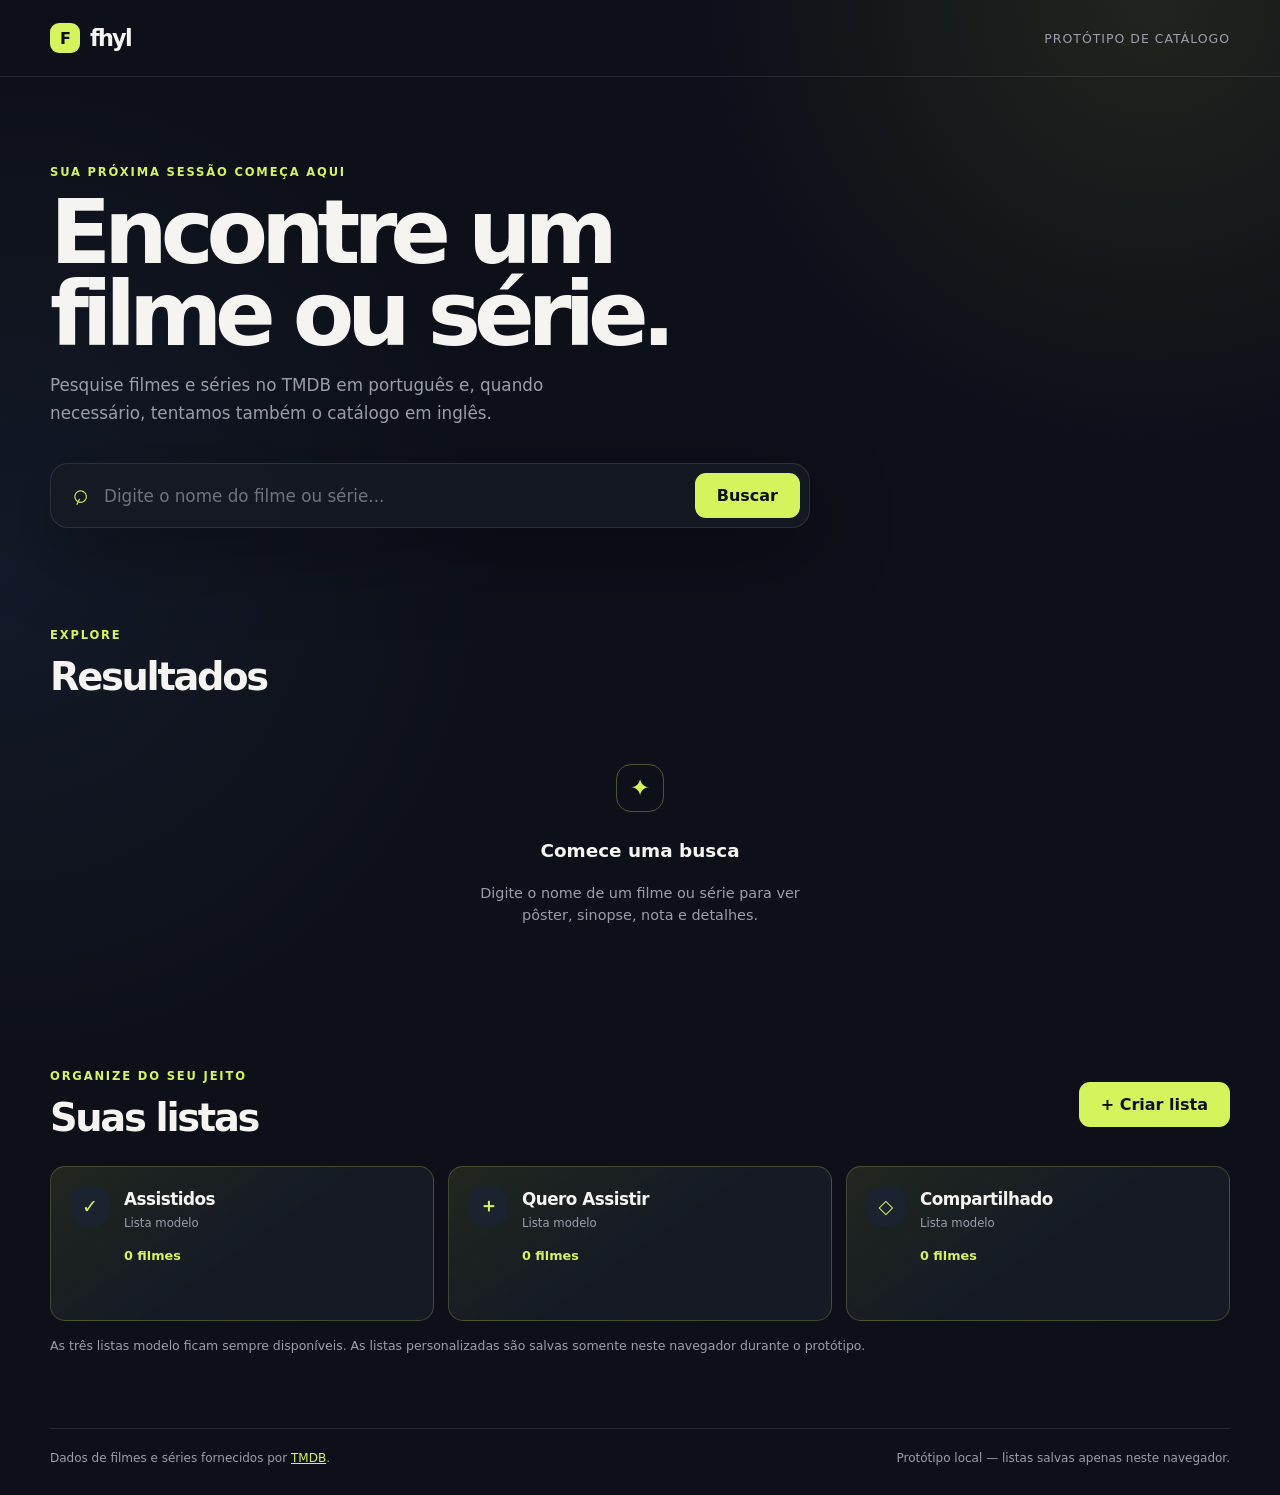
==== index.html @ 4b7cdd03 "initial commit" ====
<!doctype html>
<html lang="pt-BR">
  <head>
    <meta charset="UTF-8" />
    <meta name="viewport" content="width=device-width, initial-scale=1.0" />
    <meta
      name="description"
      content="Protótipo do catálogo de filmes e séries do Fhyl usando a API do TMDB."
    />
    <title>Fhyl — Filmes e Séries</title>
    <link rel="preconnect" href="https://image.tmdb.org" />
    <link rel="stylesheet" href="styles.css" />
    <script src="app.js" defer></script>
  </head>
  <body>
    <header class="site-header">
      <div class="header-inner">
        <a class="brand" href="./" aria-label="Fhyl início">
          <span class="brand-mark">F</span>
          <span>fhyl</span>
        </a>

        <div class="header-note">protótipo de catálogo</div>
      </div>
    </header>

    <main class="page-shell">
      <section class="hero" aria-labelledby="page-title">
        <div class="hero-copy">
          <p class="eyebrow">sua próxima sessão começa aqui</p>
          <h1 id="page-title">Encontre um filme ou série.</h1>
          <p class="hero-description">
            Pesquise filmes e séries no TMDB em português e, quando necessário,
            tentamos também o catálogo em inglês.
          </p>
        </div>

        <form class="search-bar" id="search-form">
          <label class="sr-only" for="search-input">Nome do filme ou série</label>
          <span class="search-icon" aria-hidden="true">⌕</span>
          <input
            id="search-input"
            name="query"
            type="search"
            placeholder="Digite o nome do filme ou série..."
            autocomplete="off"
            required
          />
          <button class="button button-primary" type="submit">Buscar</button>
        </form>

      </section>

      <section class="results-section" aria-labelledby="results-title">
        <div class="section-heading">
          <div>
            <p class="eyebrow">explore</p>
            <h2 id="results-title">Resultados</h2>
          </div>
          <p class="result-meta" id="result-meta"></p>
        </div>

        <div class="notice" id="notice" role="status" hidden></div>

        <div class="loading-state" id="loading-state" hidden>
          <span class="spinner" aria-hidden="true"></span>
          <span>Buscando filmes...</span>
        </div>

        <div class="empty-state" id="empty-state">
          <div class="empty-icon" aria-hidden="true">✦</div>
          <h3>Comece uma busca</h3>
          <p>Digite o nome de um filme ou série para ver pôster, sinopse, nota e detalhes.</p>
        </div>

        <div class="movie-grid" id="movie-grid" aria-live="polite"></div>
      </section>

      <section class="lists-section" aria-labelledby="lists-title">
        <div class="section-heading lists-heading">
          <div>
            <p class="eyebrow">organize do seu jeito</p>
            <h2 id="lists-title">Suas listas</h2>
          </div>
          <button class="button button-primary" id="create-list-button" type="button">
            + Criar lista
          </button>
        </div>

        <form class="create-list-form" id="create-list-form" hidden>
          <div class="form-field">
            <label for="list-name-input">Nome da nova lista</label>
            <input
              id="list-name-input"
              type="text"
              maxlength="40"
              placeholder="Ex.: Filmes para maratonar"
              autocomplete="off"
              required
            />
          </div>
          <div class="form-actions">
            <button class="button button-secondary" id="cancel-list-button" type="button">
              Cancelar
            </button>
            <button class="button button-primary" type="submit">Criar lista</button>
          </div>
          <p class="list-form-status" id="list-form-status" role="status"></p>
        </form>

        <div class="lists-grid" id="lists-grid" aria-live="polite"></div>
        <div class="list-view-panel" id="list-view-panel" hidden>
          <div class="list-view-heading">
            <div>
              <p class="eyebrow">lista selecionada</p>
              <h3 id="list-view-title">Lista</h3>
            </div>
            <button class="button button-secondary" id="close-list-view" type="button">
              Fechar
            </button>
          </div>
          <div class="list-view-grid" id="list-view-grid"></div>
          <div class="list-view-empty" id="list-view-empty" hidden>
            <p>Esta lista ainda está vazia.</p>
            <span>Pesquise um filme e use “+ Adicionar à lista”.</span>
          </div>
        </div>
        <p class="section-footnote">
          As três listas modelo ficam sempre disponíveis. As listas personalizadas
          são salvas somente neste navegador durante o protótipo.
        </p>
      </section>
    </main>

    <div class="modal-backdrop" id="modal-backdrop" hidden>
      <section
        class="details-modal"
        id="details-modal"
        role="dialog"
        aria-modal="true"
        aria-labelledby="details-title"
      >
        <button class="modal-close" id="modal-close" type="button" aria-label="Fechar detalhes">
          ×
        </button>
        <div class="details-content" id="details-content"></div>
      </section>
    </div>

    <div class="list-picker-backdrop" id="list-picker-backdrop" hidden>
      <section
        class="list-picker-dialog"
        id="list-picker-dialog"
        role="dialog"
        aria-modal="true"
        aria-labelledby="list-picker-title"
      >
        <button class="modal-close" id="list-picker-close" type="button" aria-label="Fechar seleção de lista">
          ×
        </button>
        <p class="eyebrow">organizar filme</p>
        <h2 id="list-picker-title">Adicionar à lista</h2>
        <p class="list-picker-description" id="list-picker-description"></p>
        <div class="list-picker-options" id="list-picker-options"></div>
        <p class="list-picker-status" id="list-picker-status" role="status"></p>
      </section>
    </div>

    <footer class="site-footer">
      <p>Dados de filmes e séries fornecidos por <a href="https://www.themoviedb.org/" target="_blank" rel="noreferrer">TMDB</a>.</p>
      <p>Protótipo local — listas salvas apenas neste navegador.</p>
    </footer>
  </body>
</html>
---- styles.css ----
:root {
  color-scheme: dark;
  --bg: #0d1018;
  --surface: #151a25;
  --surface-soft: #1b2230;
  --border: rgba(255, 255, 255, 0.1);
  --text: #f5f4f0;
  --muted: #9b9eaa;
  --accent: #d5f35c;
  --accent-strong: #bce840;
  --warm: #f1c27a;
  --danger: #ff8d8d;
  --shadow: 0 24px 80px rgba(0, 0, 0, 0.35);
  font-family: Inter, ui-sans-serif, system-ui, -apple-system, BlinkMacSystemFont, "Segoe UI", sans-serif;
  background: var(--bg);
  color: var(--text);
}

* {
  box-sizing: border-box;
}

/* Keep the native hidden attribute stronger than component display rules. */
[hidden] {
  display: none !important;
}

html {
  min-width: 320px;
  background: var(--bg);
}

body {
  min-height: 100vh;
  margin: 0;
  background:
    radial-gradient(circle at 90% 0%, rgba(213, 243, 92, 0.09), transparent 28rem),
    radial-gradient(circle at 0% 38%, rgba(65, 94, 160, 0.12), transparent 32rem),
    var(--bg);
}

button,
input {
  font: inherit;
}

button {
  cursor: pointer;
}

a {
  color: inherit;
}

.sr-only {
  position: absolute;
  width: 1px;
  height: 1px;
  padding: 0;
  margin: -1px;
  overflow: hidden;
  clip: rect(0, 0, 0, 0);
  white-space: nowrap;
  border: 0;
}

.site-header {
  border-bottom: 1px solid var(--border);
}

.header-inner,
.page-shell,
.site-footer {
  width: min(1180px, calc(100% - 48px));
  margin: 0 auto;
}

.header-inner {
  display: flex;
  align-items: center;
  justify-content: space-between;
  min-height: 76px;
}

.brand {
  display: inline-flex;
  align-items: center;
  gap: 10px;
  color: var(--text);
  font-size: 1.4rem;
  font-weight: 800;
  letter-spacing: -0.08em;
  text-decoration: none;
}

.brand-mark {
  display: grid;
  width: 30px;
  height: 30px;
  place-items: center;
  border-radius: 9px;
  background: var(--accent);
  color: var(--bg);
  font-size: 1rem;
  letter-spacing: -0.06em;
}

.header-note {
  color: var(--muted);
  font-size: 0.78rem;
  letter-spacing: 0.08em;
  text-transform: uppercase;
}

.page-shell {
  padding: 88px 0 72px;
}

.hero {
  max-width: 850px;
}

.eyebrow {
  margin: 0 0 12px;
  color: var(--accent);
  font-size: 0.72rem;
  font-weight: 800;
  letter-spacing: 0.16em;
  text-transform: uppercase;
}

h1,
h2,
h3,
p {
  margin-top: 0;
}

h1 {
  max-width: 650px;
  margin-bottom: 16px;
  font-size: clamp(3rem, 7vw, 6.5rem);
  font-weight: 800;
  letter-spacing: -0.08em;
  line-height: 0.92;
}

.hero-description {
  max-width: 540px;
  margin-bottom: 36px;
  color: var(--muted);
  font-size: 1.05rem;
  line-height: 1.65;
}

.search-bar {
  display: flex;
  align-items: center;
  gap: 12px;
  max-width: 760px;
  padding: 9px;
  border: 1px solid var(--border);
  border-radius: 18px;
  background: rgba(21, 26, 37, 0.86);
  box-shadow: var(--shadow);
}

.search-icon {
  padding-left: 12px;
  color: var(--accent);
  font-size: 1.7rem;
  line-height: 1;
  transform: rotate(-20deg);
}

.search-bar input {
  min-width: 0;
  border: 0;
  outline: 0;
  background: transparent;
  color: var(--text);
}

.search-bar input {
  flex: 1;
  padding: 12px 4px;
  font-size: 1.05rem;
}

input::placeholder {
  color: #6f7481;
}

.button {
  border: 0;
  border-radius: 11px;
  font-weight: 750;
  transition: background 160ms ease, color 160ms ease, transform 160ms ease;
}

.button:hover {
  transform: translateY(-1px);
}

.button:focus-visible,
.movie-card-main:focus-visible,
.movie-card:focus-visible,
.modal-close:focus-visible {
  outline: 3px solid rgba(213, 243, 92, 0.5);
  outline-offset: 3px;
}

.button-primary {
  padding: 13px 22px;
  background: var(--accent);
  color: var(--bg);
}

.button-primary:hover {
  background: var(--accent-strong);
}

.button-secondary {
  padding: 11px 15px;
  background: var(--surface-soft);
  color: var(--text);
}

.button-secondary:hover {
  background: #263143;
}

.results-section {
  margin-top: 100px;
}

.section-heading {
  display: flex;
  align-items: end;
  justify-content: space-between;
  gap: 24px;
  margin-bottom: 26px;
}

.section-heading h2 {
  margin-bottom: 0;
  font-size: clamp(1.7rem, 3vw, 2.5rem);
  letter-spacing: -0.06em;
}

.result-meta {
  margin-bottom: 5px;
  color: var(--muted);
  font-size: 0.85rem;
}

.notice {
  margin-bottom: 22px;
  padding: 14px 16px;
  border: 1px solid rgba(213, 243, 92, 0.2);
  border-radius: 12px;
  background: rgba(213, 243, 92, 0.08);
  color: #e5f8a3;
  font-size: 0.9rem;
}

.notice.error {
  border-color: rgba(255, 141, 141, 0.28);
  background: rgba(255, 141, 141, 0.08);
  color: var(--danger);
}

.loading-state,
.empty-state {
  display: grid;
  place-items: center;
  min-height: 240px;
  padding: 32px;
  text-align: center;
}

.loading-state {
  display: flex;
  justify-content: center;
  gap: 11px;
  color: var(--muted);
}

.spinner {
  width: 18px;
  height: 18px;
  border: 2px solid rgba(213, 243, 92, 0.25);
  border-top-color: var(--accent);
  border-radius: 50%;
  animation: spin 700ms linear infinite;
}

@keyframes spin {
  to {
    transform: rotate(360deg);
  }
}

.empty-icon {
  display: grid;
  width: 48px;
  height: 48px;
  place-items: center;
  margin-bottom: 15px;
  border: 1px solid rgba(213, 243, 92, 0.3);
  border-radius: 15px;
  color: var(--accent);
  font-size: 1.5rem;
}

.empty-state h3 {
  margin-bottom: 8px;
  font-size: 1.15rem;
}

.empty-state p {
  max-width: 350px;
  margin-bottom: 0;
  color: var(--muted);
  font-size: 0.9rem;
  line-height: 1.55;
}

.movie-grid {
  display: grid;
  grid-template-columns: repeat(auto-fill, minmax(178px, 1fr));
  gap: 24px 18px;
}

.lists-section {
  margin-top: 104px;
}

.lists-heading {
  align-items: center;
}

.lists-heading .button {
  flex-shrink: 0;
}

.create-list-form {
  display: grid;
  grid-template-columns: minmax(0, 1fr) auto;
  gap: 12px 20px;
  align-items: end;
  max-width: 760px;
  margin-bottom: 24px;
  padding: 17px;
  border: 1px solid rgba(213, 243, 92, 0.25);
  border-radius: 15px;
  background: rgba(213, 243, 92, 0.06);
}

.form-field {
  display: grid;
  gap: 8px;
}

.form-field label {
  color: var(--muted);
  font-size: 0.78rem;
  font-weight: 700;
}

.form-field input {
  width: 100%;
  padding: 12px 13px;
  border: 1px solid var(--border);
  border-radius: 10px;
  outline: 0;
  background: rgba(13, 16, 24, 0.54);
  color: var(--text);
}

.form-field input:focus {
  border-color: var(--accent);
}

.form-actions {
  display: flex;
  gap: 8px;
}

.list-form-status {
  grid-column: 1 / -1;
  min-height: 1em;
  margin: -3px 0 0;
  color: var(--muted);
  font-size: 0.78rem;
}

.list-form-status.error {
  color: var(--danger);
}

.lists-grid {
  display: grid;
  grid-template-columns: repeat(auto-fit, minmax(210px, 1fr));
  gap: 14px;
}

.list-card {
  display: flex;
  min-height: 155px;
  gap: 15px;
  align-items: flex-start;
  padding: 20px;
  border: 1px solid var(--border);
  border-radius: 15px;
  background: var(--surface);
  color: var(--text);
  font: inherit;
  text-align: left;
  cursor: pointer;
  transition: border-color 180ms ease, transform 180ms ease, box-shadow 180ms ease;
}

.list-card:hover,
.list-card:focus-visible {
  border-color: rgba(213, 243, 92, 0.52);
  box-shadow: 0 12px 30px rgba(0, 0, 0, 0.22);
  transform: translateY(-3px);
}

.system-list {
  border-color: rgba(213, 243, 92, 0.22);
  background: linear-gradient(145deg, rgba(213, 243, 92, 0.1), var(--surface) 55%);
}

.custom-list {
  border-style: dashed;
}

.list-icon {
  display: grid;
  width: 38px;
  height: 38px;
  flex-shrink: 0;
  place-items: center;
  border-radius: 11px;
  background: var(--surface-soft);
  color: var(--accent);
  font-size: 1.2rem;
  font-weight: 800;
}

.list-card-content {
  min-width: 0;
}

.list-card h3 {
  margin: 2px 0 7px;
  font-size: 1.05rem;
  letter-spacing: -0.03em;
}

.list-type {
  margin-bottom: 18px;
  color: var(--muted);
  font-size: 0.73rem;
}

.list-count {
  margin: 0;
  color: var(--accent);
  font-size: 0.8rem;
  font-weight: 750;
}

.section-footnote {
  margin: 16px 0 0;
  color: var(--muted);
  font-size: 0.78rem;
  line-height: 1.5;
}

.list-view-panel {
  margin-top: 22px;
  padding: 22px;
  border: 1px solid var(--border);
  border-radius: 16px;
  background: rgba(21, 26, 37, 0.72);
}

.list-view-heading {
  display: flex;
  align-items: center;
  justify-content: space-between;
  gap: 20px;
  margin-bottom: 20px;
}

.list-view-heading .eyebrow {
  margin-bottom: 6px;
}

.list-view-heading h3 {
  margin: 0;
  font-size: 1.35rem;
  letter-spacing: -0.04em;
}

.list-view-grid {
  display: grid;
  grid-template-columns: repeat(auto-fill, minmax(230px, 1fr));
  gap: 12px;
}

.list-movie-item {
  display: grid;
  grid-template-columns: 72px 1fr;
  min-height: 108px;
  gap: 13px;
  overflow: hidden;
  border: 1px solid var(--border);
  border-radius: 12px;
  background: var(--surface);
}

.list-movie-item .movie-poster {
  min-height: 108px;
  aspect-ratio: auto;
}

.list-movie-info {
  min-width: 0;
  padding: 13px 13px 11px 0;
}

.list-movie-info h4 {
  display: -webkit-box;
  margin: 0 0 5px;
  overflow: hidden;
  font-size: 0.87rem;
  line-height: 1.25;
  -webkit-box-orient: vertical;
  -webkit-line-clamp: 2;
}

.list-movie-info p {
  margin: 0 0 10px;
  color: var(--muted);
  font-size: 0.73rem;
}

.remove-from-list-button {
  padding: 0;
  border: 0;
  background: transparent;
  color: var(--danger);
  font-size: 0.72rem;
}

.remove-from-list-button:hover {
  color: var(--text);
}

.list-view-empty {
  padding: 20px 0 5px;
  color: var(--muted);
  font-size: 0.84rem;
  line-height: 1.5;
}

.list-view-empty p {
  margin-bottom: 4px;
  color: var(--text);
  font-weight: 700;
}

.list-picker-backdrop {
  position: fixed;
  z-index: 20;
  inset: 0;
  display: grid;
  place-items: center;
  padding: 24px;
  background: rgba(5, 7, 12, 0.78);
  backdrop-filter: blur(8px);
}

.list-picker-dialog {
  position: relative;
  width: min(480px, 100%);
  max-height: calc(100vh - 48px);
  overflow: auto;
  padding: 31px;
  border: 1px solid var(--border);
  border-radius: 20px;
  background: var(--surface);
  box-shadow: var(--shadow);
}

.list-picker-dialog h2 {
  margin: 0 0 8px;
  font-size: 1.8rem;
  letter-spacing: -0.06em;
}

.list-picker-description {
  margin-bottom: 22px;
  color: var(--muted);
  font-size: 0.88rem;
  line-height: 1.5;
}

.list-picker-options {
  display: grid;
  gap: 8px;
}

.list-picker-option {
  display: flex;
  width: 100%;
  align-items: center;
  justify-content: space-between;
  gap: 15px;
  padding: 13px 14px;
  border: 1px solid var(--border);
  border-radius: 11px;
  background: var(--surface-soft);
  color: var(--text);
  text-align: left;
  transition: border-color 160ms ease, background 160ms ease;
}

.list-picker-option:hover,
.list-picker-option.is-selected {
  border-color: rgba(213, 243, 92, 0.52);
  background: rgba(213, 243, 92, 0.12);
}

.list-picker-option-name {
  font-size: 0.88rem;
  font-weight: 700;
}

.list-picker-option-count {
  flex-shrink: 0;
  color: var(--muted);
  font-size: 0.74rem;
}

.list-picker-option.is-selected .list-picker-option-count {
  color: var(--accent);
}

.list-picker-status {
  min-height: 1.2em;
  margin: 18px 0 0;
  color: var(--accent);
  font-size: 0.8rem;
}

.movie-card {
  overflow: hidden;
  border: 1px solid var(--border);
  border-radius: 15px;
  background: var(--surface);
  text-align: left;
  transition: border-color 180ms ease, transform 180ms ease, box-shadow 180ms ease;
}

.movie-card:hover {
  border-color: rgba(213, 243, 92, 0.42);
  box-shadow: 0 15px 40px rgba(0, 0, 0, 0.28);
  transform: translateY(-5px);
}

.movie-card-main {
  display: block;
  width: 100%;
  padding: 0;
  border: 0;
  background: transparent;
  color: inherit;
  text-align: left;
}

.movie-card-actions {
  padding: 0 14px 14px;
  border-top: 1px solid var(--border);
}

.add-to-list-button {
  width: 100%;
  padding: 10px 5px 0;
  border: 0;
  background: transparent;
  color: var(--accent);
  font-size: 0.78rem;
  font-weight: 750;
  text-align: left;
}

.add-to-list-button:hover {
  color: var(--text);
}

.movie-poster {
  position: relative;
  aspect-ratio: 2 / 3;
  overflow: hidden;
  background: linear-gradient(145deg, #283142, #141923);
}

.movie-poster img {
  display: block;
  width: 100%;
  height: 100%;
  object-fit: cover;
}

.poster-placeholder {
  display: grid;
  height: 100%;
  place-items: center;
  padding: 20px;
  color: #727989;
  font-size: 0.8rem;
  text-align: center;
}

.rating-pill {
  position: absolute;
  top: 10px;
  right: 10px;
  padding: 5px 8px;
  border: 1px solid rgba(255, 255, 255, 0.14);
  border-radius: 999px;
  background: rgba(13, 16, 24, 0.82);
  color: var(--accent);
  font-size: 0.75rem;
  font-weight: 800;
  backdrop-filter: blur(8px);
}

.movie-info {
  padding: 14px;
}

.movie-info h3 {
  display: -webkit-box;
  min-height: 2.5em;
  margin-bottom: 7px;
  overflow: hidden;
  font-size: 0.98rem;
  letter-spacing: -0.02em;
  line-height: 1.25;
  -webkit-box-orient: vertical;
  -webkit-line-clamp: 2;
}

.movie-type {
  margin: 0 0 4px;
  color: var(--accent);
  font-size: 0.68rem;
  font-weight: 800;
  letter-spacing: 0.1em;
  text-transform: uppercase;
}

.movie-year {
  margin-bottom: 8px;
  color: var(--muted);
  font-size: 0.78rem;
}

.movie-overview {
  display: -webkit-box;
  margin: 0;
  overflow: hidden;
  color: #b9bbc4;
  font-size: 0.78rem;
  line-height: 1.5;
  -webkit-box-orient: vertical;
  -webkit-line-clamp: 3;
}

.modal-backdrop {
  position: fixed;
  z-index: 10;
  inset: 0;
  display: grid;
  place-items: center;
  padding: 24px;
  background: rgba(5, 7, 12, 0.78);
  backdrop-filter: blur(8px);
}

.details-modal {
  position: relative;
  width: min(850px, 100%);
  max-height: min(800px, calc(100vh - 48px));
  overflow: auto;
  border: 1px solid var(--border);
  border-radius: 20px;
  background: var(--surface);
  box-shadow: var(--shadow);
}

.modal-close {
  position: absolute;
  z-index: 1;
  top: 15px;
  right: 15px;
  display: grid;
  width: 35px;
  height: 35px;
  place-items: center;
  border: 1px solid var(--border);
  border-radius: 50%;
  background: rgba(13, 16, 24, 0.78);
  color: var(--text);
  font-size: 1.5rem;
  line-height: 1;
}

.modal-close:hover {
  background: var(--accent);
  color: var(--bg);
}

.details-hero {
  position: relative;
  display: grid;
  grid-template-columns: 190px 1fr;
  gap: 28px;
  min-height: 330px;
  padding: 36px;
  overflow: hidden;
  align-items: end;
  isolation: isolate;
}

.details-backdrop {
  position: absolute;
  z-index: -2;
  inset: 0;
  width: 100%;
  height: 100%;
  object-fit: cover;
  opacity: 0.24;
}

.details-hero::after {
  position: absolute;
  z-index: -1;
  inset: 0;
  background: linear-gradient(90deg, rgba(21, 26, 37, 0.98) 12%, rgba(21, 26, 37, 0.73) 58%, rgba(21, 26, 37, 0.97)), linear-gradient(0deg, var(--surface), transparent 46%);
  content: "";
}

.details-poster {
  width: 190px;
  aspect-ratio: 2 / 3;
  overflow: hidden;
  border-radius: 12px;
  box-shadow: 0 18px 35px rgba(0, 0, 0, 0.4);
}

.details-poster img {
  width: 100%;
  height: 100%;
  object-fit: cover;
}

.details-copy h2 {
  max-width: 600px;
  margin-bottom: 7px;
  padding-right: 35px;
  font-size: clamp(1.8rem, 5vw, 3.2rem);
  letter-spacing: -0.07em;
  line-height: 0.98;
}

.details-original {
  margin-bottom: 17px;
  color: var(--muted);
  font-size: 0.85rem;
}

.details-badges {
  display: flex;
  flex-wrap: wrap;
  gap: 8px;
}

.details-badge {
  padding: 6px 9px;
  border: 1px solid var(--border);
  border-radius: 999px;
  color: #d4d6de;
  font-size: 0.77rem;
}

.details-body {
  display: grid;
  grid-template-columns: minmax(0, 1fr) 220px;
  gap: 30px;
  padding: 30px 36px 38px;
}

.details-body h3 {
  margin-bottom: 10px;
  color: var(--accent);
  font-size: 0.72rem;
  letter-spacing: 0.15em;
  text-transform: uppercase;
}

.details-overview {
  margin-bottom: 0;
  color: #d5d6dc;
  font-size: 0.98rem;
  line-height: 1.75;
}

.details-facts {
  display: grid;
  gap: 16px;
  align-content: start;
}

.fact dt {
  margin-bottom: 4px;
  color: var(--muted);
  font-size: 0.72rem;
  text-transform: uppercase;
}

.fact dd {
  margin: 0;
  color: var(--text);
  font-size: 0.88rem;
  line-height: 1.45;
}

.site-footer {
  display: flex;
  justify-content: space-between;
  gap: 20px;
  padding: 22px 0 30px;
  border-top: 1px solid var(--border);
  color: var(--muted);
  font-size: 0.75rem;
}

.site-footer p {
  margin: 0;
}

.site-footer a {
  color: var(--accent);
}

@media (max-width: 720px) {
  .header-inner,
  .page-shell,
  .site-footer {
    width: min(100% - 32px, 1180px);
  }

  .page-shell {
    padding-top: 58px;
  }

  .header-note {
    display: none;
  }

  .search-bar {
    align-items: stretch;
    flex-wrap: wrap;
  }

  .search-icon {
    align-self: center;
  }

  .search-bar input {
    flex: 1 1 calc(100% - 65px);
  }

  .search-bar .button {
    width: 100%;
  }

  .create-list-form {
    display: block;
  }

  .form-actions {
    margin-top: 13px;
  }

  .form-actions .button {
    flex: 1;
  }

  .section-heading,
  .site-footer {
    align-items: start;
    flex-direction: column;
  }

  .list-view-heading {
    align-items: start;
    flex-direction: column;
  }

  .list-view-heading .button {
    width: 100%;
  }

  .movie-grid {
    grid-template-columns: repeat(2, minmax(0, 1fr));
    gap: 16px 12px;
  }

  .movie-info {
    padding: 11px;
  }

  .details-hero {
    grid-template-columns: 105px 1fr;
    gap: 17px;
    min-height: 250px;
    padding: 27px 20px;
  }

  .details-poster {
    width: 105px;
  }

  .details-body {
    display: block;
    padding: 24px 20px 28px;
  }

  .details-facts {
    grid-template-columns: repeat(2, minmax(0, 1fr));
    margin-top: 27px;
  }
}

@media (max-width: 400px) {
  .movie-grid {
    grid-template-columns: 1fr;
  }

  .movie-card {
    display: block;
  }

  .movie-card-main {
    display: grid;
    grid-template-columns: 112px 1fr;
  }

  .movie-poster {
    aspect-ratio: auto;
    min-height: 168px;
  }

  .details-hero {
    grid-template-columns: 1fr;
    align-items: start;
  }
}
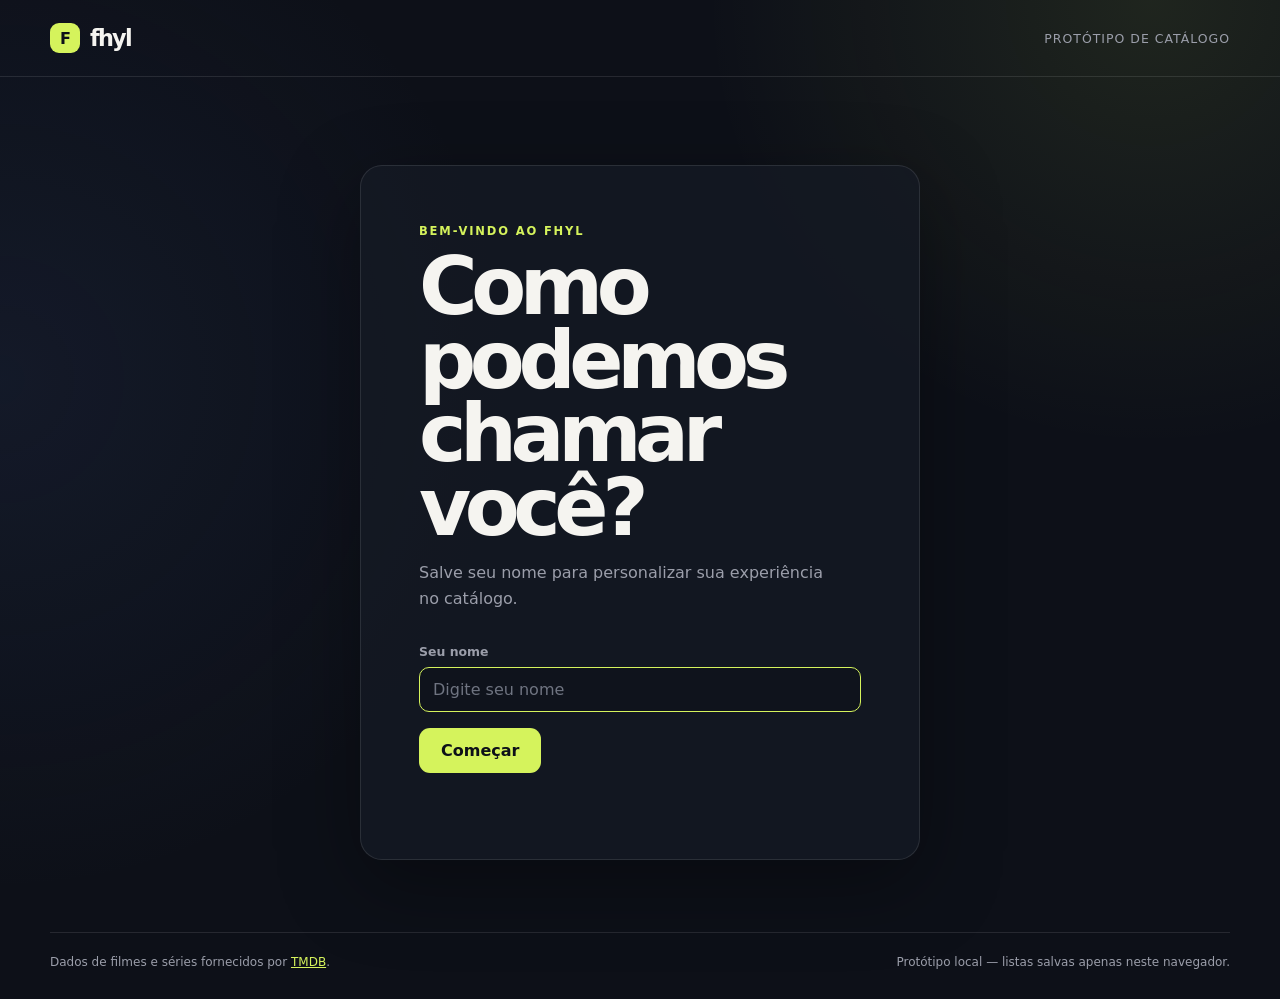
==== commit a23807f6: "add fase 0 à fase 5" ====
--- a/index.html
+++ b/index.html
@@ -7,9 +7,16 @@
       name="description"
       content="Protótipo do catálogo de filmes e séries do Fhyl usando a API do TMDB."
     />
+    <script>
+      (() => {
+        const storedUsername = window.localStorage.getItem("fhyl-username")?.trim();
+        if (!storedUsername) window.location.replace("onboarding.html");
+      })();
+    </script>
     <title>Fhyl — Filmes e Séries</title>
     <link rel="preconnect" href="https://image.tmdb.org" />
     <link rel="stylesheet" href="styles.css" />
+    <script src="shared.js" defer></script>
     <script src="app.js" defer></script>
   </head>
   <body>
@@ -20,7 +27,7 @@
           <span>fhyl</span>
         </a>
 
-        <div class="header-note">protótipo de catálogo</div>
+        <div class="header-note welcome-message" id="welcome-message"></div>
       </div>
     </header>
 
@@ -28,10 +35,10 @@
       <section class="hero" aria-labelledby="page-title">
         <div class="hero-copy">
           <p class="eyebrow">sua próxima sessão começa aqui</p>
-          <h1 id="page-title">Encontre um filme ou série.</h1>
+          <h1 id="page-title">Descubra o que está em alta.</h1>
           <p class="hero-description">
-            Pesquise filmes e séries no TMDB em português e, quando necessário,
-            tentamos também o catálogo em inglês.
+            Explore filmes e séries que estão chamando atenção nesta semana e
+            descubra sua próxima sessão.
           </p>
         </div>
 
@@ -55,7 +62,7 @@
         <div class="section-heading">
           <div>
             <p class="eyebrow">explore</p>
-            <h2 id="results-title">Resultados</h2>
+            <h2 id="results-title">Em alta nesta semana</h2>
           </div>
           <p class="result-meta" id="result-meta"></p>
         </div>
@@ -64,13 +71,13 @@
 
         <div class="loading-state" id="loading-state" hidden>
           <span class="spinner" aria-hidden="true"></span>
-          <span>Buscando filmes...</span>
+          <span>Carregando títulos em alta...</span>
         </div>
 
         <div class="empty-state" id="empty-state">
           <div class="empty-icon" aria-hidden="true">✦</div>
-          <h3>Comece uma busca</h3>
-          <p>Digite o nome de um filme ou série para ver pôster, sinopse, nota e detalhes.</p>
+          <h3>Nenhum título em alta</h3>
+          <p>Não encontramos títulos para exibir agora. Tente novamente mais tarde.</p>
         </div>
 
         <div class="movie-grid" id="movie-grid" aria-live="polite"></div>
@@ -82,31 +89,7 @@
             <p class="eyebrow">organize do seu jeito</p>
             <h2 id="lists-title">Suas listas</h2>
           </div>
-          <button class="button button-primary" id="create-list-button" type="button">
-            + Criar lista
-          </button>
         </div>
-
-        <form class="create-list-form" id="create-list-form" hidden>
-          <div class="form-field">
-            <label for="list-name-input">Nome da nova lista</label>
-            <input
-              id="list-name-input"
-              type="text"
-              maxlength="40"
-              placeholder="Ex.: Filmes para maratonar"
-              autocomplete="off"
-              required
-            />
-          </div>
-          <div class="form-actions">
-            <button class="button button-secondary" id="cancel-list-button" type="button">
-              Cancelar
-            </button>
-            <button class="button button-primary" type="submit">Criar lista</button>
-          </div>
-          <p class="list-form-status" id="list-form-status" role="status"></p>
-        </form>
 
         <div class="lists-grid" id="lists-grid" aria-live="polite"></div>
         <div class="list-view-panel" id="list-view-panel" hidden>
@@ -122,12 +105,11 @@
           <div class="list-view-grid" id="list-view-grid"></div>
           <div class="list-view-empty" id="list-view-empty" hidden>
             <p>Esta lista ainda está vazia.</p>
-            <span>Pesquise um filme e use “+ Adicionar à lista”.</span>
+            <span>Abra o menu de contexto de um título e escolha esta lista.</span>
           </div>
         </div>
         <p class="section-footnote">
-          As três listas modelo ficam sempre disponíveis. As listas personalizadas
-          são salvas somente neste navegador durante o protótipo.
+          Os títulos salvos ficam neste navegador e podem ser organizados nas três listas modelo.
         </p>
       </section>
     </main>
@@ -147,25 +129,6 @@
       </section>
     </div>
 
-    <div class="list-picker-backdrop" id="list-picker-backdrop" hidden>
-      <section
-        class="list-picker-dialog"
-        id="list-picker-dialog"
-        role="dialog"
-        aria-modal="true"
-        aria-labelledby="list-picker-title"
-      >
-        <button class="modal-close" id="list-picker-close" type="button" aria-label="Fechar seleção de lista">
-          ×
-        </button>
-        <p class="eyebrow">organizar filme</p>
-        <h2 id="list-picker-title">Adicionar à lista</h2>
-        <p class="list-picker-description" id="list-picker-description"></p>
-        <div class="list-picker-options" id="list-picker-options"></div>
-        <p class="list-picker-status" id="list-picker-status" role="status"></p>
-      </section>
-    </div>
-
     <footer class="site-footer">
       <p>Dados de filmes e séries fornecidos por <a href="https://www.themoviedb.org/" target="_blank" rel="noreferrer">TMDB</a>.</p>
       <p>Protótipo local — listas salvas apenas neste navegador.</p>
--- a/styles.css
+++ b/styles.css
@@ -112,12 +112,96 @@
   text-transform: uppercase;
 }
 
+.welcome-message {
+  color: var(--text);
+  letter-spacing: normal;
+  text-transform: none;
+}
+
 .page-shell {
   padding: 88px 0 72px;
 }
 
 .hero {
   max-width: 850px;
+}
+
+.search-page {
+  padding-top: 54px;
+}
+
+.search-page .section-heading {
+  align-items: center;
+}
+
+.search-page h1 {
+  max-width: 760px;
+  margin-bottom: 0;
+  font-size: clamp(2.4rem, 6vw, 5rem);
+}
+
+.search-query {
+  margin: -8px 0 26px;
+  color: var(--muted);
+  font-size: 0.9rem;
+}
+
+.onboarding-page {
+  display: grid;
+  min-height: calc(100vh - 151px);
+  place-items: center;
+}
+
+.onboarding-card {
+  width: min(100%, 560px);
+  padding: clamp(28px, 6vw, 58px);
+  border: 1px solid var(--border);
+  border-radius: 22px;
+  background: rgba(21, 26, 37, 0.78);
+  box-shadow: var(--shadow);
+}
+
+.onboarding-card h1 {
+  max-width: 480px;
+  margin-bottom: 16px;
+  font-size: clamp(2.7rem, 7vw, 5rem);
+}
+
+.onboarding-description {
+  max-width: 420px;
+  margin-bottom: 32px;
+  color: var(--muted);
+  line-height: 1.6;
+}
+
+.onboarding-form {
+  display: grid;
+  gap: 16px;
+}
+
+.onboarding-form input {
+  width: 100%;
+  padding: 14px 15px;
+  border: 1px solid var(--border);
+  border-radius: 10px;
+  outline: 0;
+  background: rgba(13, 16, 24, 0.54);
+  color: var(--text);
+}
+
+.onboarding-form input:focus {
+  border-color: var(--accent);
+}
+
+.onboarding-form .button {
+  justify-self: start;
+}
+
+.onboarding-status {
+  min-height: 1em;
+  margin: 0;
+  color: var(--danger);
+  font-size: 0.8rem;
 }
 
 .eyebrow {
@@ -340,23 +424,6 @@
   align-items: center;
 }
 
-.lists-heading .button {
-  flex-shrink: 0;
-}
-
-.create-list-form {
-  display: grid;
-  grid-template-columns: minmax(0, 1fr) auto;
-  gap: 12px 20px;
-  align-items: end;
-  max-width: 760px;
-  margin-bottom: 24px;
-  padding: 17px;
-  border: 1px solid rgba(213, 243, 92, 0.25);
-  border-radius: 15px;
-  background: rgba(213, 243, 92, 0.06);
-}
-
 .form-field {
   display: grid;
   gap: 8px;
@@ -382,95 +449,61 @@
   border-color: var(--accent);
 }
 
-.form-actions {
+.lists-grid {
+  display: grid;
+  gap: 26px;
+}
+
+.list-shelf {
+  min-width: 0;
+  border: 1px solid var(--border);
+  border-radius: 17px;
+  background: linear-gradient(145deg, rgba(213, 243, 92, 0.07), var(--surface) 40%);
+}
+
+.list-shelf-heading {
   display: flex;
-  gap: 8px;
-}
-
-.list-form-status {
-  grid-column: 1 / -1;
-  min-height: 1em;
-  margin: -3px 0 0;
-  color: var(--muted);
-  font-size: 0.78rem;
-}
-
-.list-form-status.error {
-  color: var(--danger);
-}
-
-.lists-grid {
-  display: grid;
-  grid-template-columns: repeat(auto-fit, minmax(210px, 1fr));
+  align-items: center;
+  justify-content: space-between;
+  gap: 18px;
+  padding: 19px 20px 13px;
+}
+
+.list-shelf-heading h3 {
+  margin: 0 0 5px;
+  font-size: 1.15rem;
+  letter-spacing: -0.04em;
+}
+
+.list-shelf-count {
+  margin: 0;
+  color: var(--muted);
+  font-size: 0.76rem;
+}
+
+.list-shelf-track {
+  display: flex;
+  min-height: 205px;
   gap: 14px;
-}
-
-.list-card {
-  display: flex;
-  min-height: 155px;
-  gap: 15px;
-  align-items: flex-start;
-  padding: 20px;
-  border: 1px solid var(--border);
-  border-radius: 15px;
-  background: var(--surface);
-  color: var(--text);
-  font: inherit;
-  text-align: left;
-  cursor: pointer;
-  transition: border-color 180ms ease, transform 180ms ease, box-shadow 180ms ease;
-}
-
-.list-card:hover,
-.list-card:focus-visible {
-  border-color: rgba(213, 243, 92, 0.52);
-  box-shadow: 0 12px 30px rgba(0, 0, 0, 0.22);
-  transform: translateY(-3px);
-}
-
-.system-list {
-  border-color: rgba(213, 243, 92, 0.22);
-  background: linear-gradient(145deg, rgba(213, 243, 92, 0.1), var(--surface) 55%);
-}
-
-.custom-list {
-  border-style: dashed;
-}
-
-.list-icon {
-  display: grid;
-  width: 38px;
-  height: 38px;
-  flex-shrink: 0;
-  place-items: center;
+  padding: 0 20px 20px;
+  overflow-x: auto;
+}
+
+.list-shelf-movie {
+  flex: 0 0 126px;
+  width: 126px;
+  cursor: context-menu;
+}
+
+.list-shelf-movie .movie-poster {
   border-radius: 11px;
-  background: var(--surface-soft);
-  color: var(--accent);
-  font-size: 1.2rem;
-  font-weight: 800;
-}
-
-.list-card-content {
-  min-width: 0;
-}
-
-.list-card h3 {
-  margin: 2px 0 7px;
-  font-size: 1.05rem;
-  letter-spacing: -0.03em;
-}
-
-.list-type {
-  margin-bottom: 18px;
-  color: var(--muted);
-  font-size: 0.73rem;
-}
-
-.list-count {
+}
+
+.list-shelf-empty {
+  align-self: center;
   margin: 0;
-  color: var(--accent);
-  font-size: 0.8rem;
-  font-weight: 750;
+  color: var(--muted);
+  font-size: 0.82rem;
 }
 
 .section-footnote {
@@ -521,6 +554,7 @@
   border: 1px solid var(--border);
   border-radius: 12px;
   background: var(--surface);
+  cursor: context-menu;
 }
 
 .list-movie-item .movie-poster {
@@ -574,88 +608,69 @@
   font-weight: 700;
 }
 
-.list-picker-backdrop {
+.list-context-menu {
   position: fixed;
-  z-index: 20;
-  inset: 0;
-  display: grid;
-  place-items: center;
-  padding: 24px;
-  background: rgba(5, 7, 12, 0.78);
-  backdrop-filter: blur(8px);
-}
-
-.list-picker-dialog {
-  position: relative;
-  width: min(480px, 100%);
-  max-height: calc(100vh - 48px);
-  overflow: auto;
-  padding: 31px;
-  border: 1px solid var(--border);
-  border-radius: 20px;
+  z-index: 30;
+  width: min(270px, calc(100vw - 16px));
+  padding: 10px;
+  border: 1px solid rgba(213, 243, 92, 0.25);
+  border-radius: 13px;
   background: var(--surface);
   box-shadow: var(--shadow);
 }
 
-.list-picker-dialog h2 {
-  margin: 0 0 8px;
-  font-size: 1.8rem;
-  letter-spacing: -0.06em;
-}
-
-.list-picker-description {
-  margin-bottom: 22px;
-  color: var(--muted);
-  font-size: 0.88rem;
-  line-height: 1.5;
-}
-
-.list-picker-options {
-  display: grid;
-  gap: 8px;
-}
-
-.list-picker-option {
+.list-context-menu-title {
+  margin: 2px 7px 9px;
+  overflow: hidden;
+  color: var(--muted);
+  font-size: 0.72rem;
+  font-weight: 750;
+  letter-spacing: 0.04em;
+  text-overflow: ellipsis;
+  white-space: nowrap;
+}
+
+.list-context-menu-options {
+  display: grid;
+  gap: 5px;
+}
+
+.list-context-menu-option {
   display: flex;
   width: 100%;
   align-items: center;
   justify-content: space-between;
-  gap: 15px;
-  padding: 13px 14px;
-  border: 1px solid var(--border);
-  border-radius: 11px;
+  gap: 12px;
+  padding: 10px 9px;
+  border: 1px solid transparent;
+  border-radius: 9px;
   background: var(--surface-soft);
   color: var(--text);
+  font: inherit;
   text-align: left;
   transition: border-color 160ms ease, background 160ms ease;
 }
 
-.list-picker-option:hover,
-.list-picker-option.is-selected {
+.list-context-menu-option:hover,
+.list-context-menu-option:focus-visible,
+.list-context-menu-option.is-selected {
   border-color: rgba(213, 243, 92, 0.52);
   background: rgba(213, 243, 92, 0.12);
 }
 
-.list-picker-option-name {
-  font-size: 0.88rem;
+.list-context-menu-option-name {
+  font-size: 0.82rem;
   font-weight: 700;
 }
 
-.list-picker-option-count {
+.list-context-menu-option-count {
   flex-shrink: 0;
   color: var(--muted);
-  font-size: 0.74rem;
-}
-
-.list-picker-option.is-selected .list-picker-option-count {
+  font-size: 0.7rem;
+}
+
+.list-context-menu-option.is-selected .list-context-menu-option-count {
   color: var(--accent);
-}
-
-.list-picker-status {
-  min-height: 1.2em;
-  margin: 18px 0 0;
-  color: var(--accent);
-  font-size: 0.8rem;
 }
 
 .movie-card {
@@ -664,6 +679,7 @@
   border-radius: 15px;
   background: var(--surface);
   text-align: left;
+  cursor: context-menu;
   transition: border-color 180ms ease, transform 180ms ease, box-shadow 180ms ease;
 }
 
@@ -681,26 +697,6 @@
   background: transparent;
   color: inherit;
   text-align: left;
-}
-
-.movie-card-actions {
-  padding: 0 14px 14px;
-  border-top: 1px solid var(--border);
-}
-
-.add-to-list-button {
-  width: 100%;
-  padding: 10px 5px 0;
-  border: 0;
-  background: transparent;
-  color: var(--accent);
-  font-size: 0.78rem;
-  font-weight: 750;
-  text-align: left;
-}
-
-.add-to-list-button:hover {
-  color: var(--text);
 }
 
 .movie-poster {
@@ -975,6 +971,14 @@
     display: none;
   }
 
+  .welcome-message {
+    display: block;
+    max-width: 48vw;
+    overflow: hidden;
+    text-overflow: ellipsis;
+    white-space: nowrap;
+  }
+
   .search-bar {
     align-items: stretch;
     flex-wrap: wrap;
@@ -990,18 +994,6 @@
 
   .search-bar .button {
     width: 100%;
-  }
-
-  .create-list-form {
-    display: block;
-  }
-
-  .form-actions {
-    margin-top: 13px;
-  }
-
-  .form-actions .button {
-    flex: 1;
   }
 
   .section-heading,
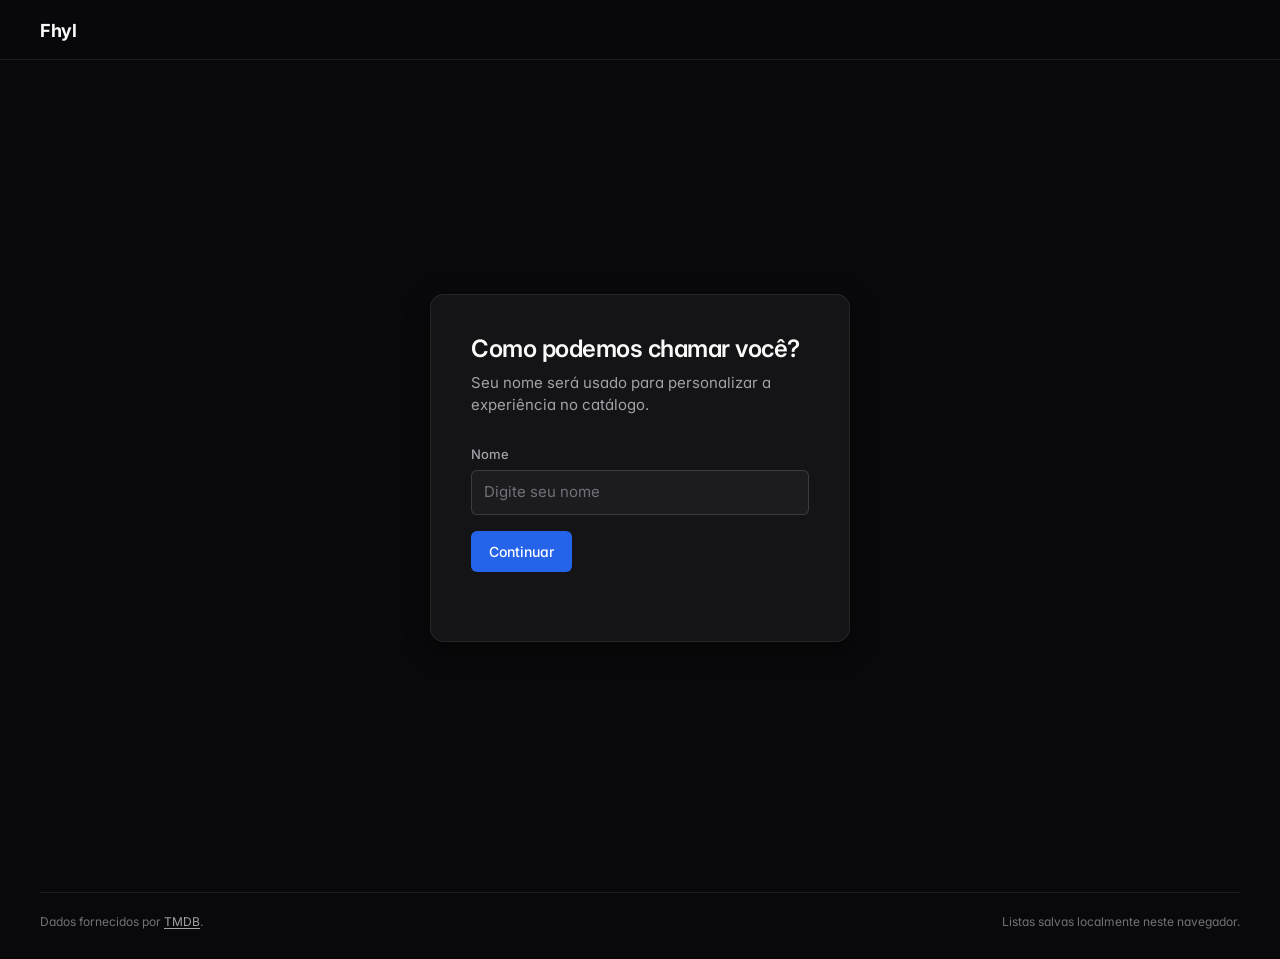
==== commit 45c45cd6: "add: fases 6 e 7" ====
--- a/index.html
+++ b/index.html
@@ -5,15 +5,15 @@
     <meta name="viewport" content="width=device-width, initial-scale=1.0" />
     <meta
       name="description"
-      content="Protótipo do catálogo de filmes e séries do Fhyl usando a API do TMDB."
+      content="Catálogo de filmes e séries do Fhyl usando a API do TMDB."
     />
-    <script>
-      (() => {
-        const storedUsername = window.localStorage.getItem("fhyl-username")?.trim();
-        if (!storedUsername) window.location.replace("onboarding.html");
-      })();
-    </script>
-    <title>Fhyl — Filmes e Séries</title>
+    <title>Fhyl</title>
+    <link rel="preconnect" href="https://fonts.googleapis.com" />
+    <link rel="preconnect" href="https://fonts.gstatic.com" crossorigin />
+    <link
+      href="https://fonts.googleapis.com/css2?family=Inter:wght@400;500;600;700&display=swap"
+      rel="stylesheet"
+    />
     <link rel="preconnect" href="https://image.tmdb.org" />
     <link rel="stylesheet" href="styles.css" />
     <script src="shared.js" defer></script>
@@ -22,99 +22,152 @@
   <body>
     <header class="site-header">
       <div class="header-inner">
-        <a class="brand" href="./" aria-label="Fhyl início">
-          <span class="brand-mark">F</span>
-          <span>fhyl</span>
-        </a>
-
-        <div class="header-note welcome-message" id="welcome-message"></div>
+        <a class="brand" href="#/" aria-label="Fhyl início">Fhyl</a>
+        <p class="welcome-message" id="welcome-message"></p>
       </div>
     </header>
 
     <main class="page-shell">
-      <section class="hero" aria-labelledby="page-title">
-        <div class="hero-copy">
-          <p class="eyebrow">sua próxima sessão começa aqui</p>
-          <h1 id="page-title">Descubra o que está em alta.</h1>
-          <p class="hero-description">
-            Explore filmes e séries que estão chamando atenção nesta semana e
-            descubra sua próxima sessão.
+      <section class="app-view" id="home-view" aria-labelledby="page-title">
+        <section class="hero">
+          <div class="hero-copy">
+            <h1 id="page-title">Filmes e séries em alta</h1>
+            <p class="hero-description">
+              Explore os títulos mais populares da semana e organize o que você
+              quer assistir.
+            </p>
+          </div>
+
+          <form class="search-bar" id="search-form">
+            <label class="sr-only" for="search-input">Nome do filme ou série</label>
+            <input
+              id="search-input"
+              name="query"
+              type="search"
+              placeholder="Buscar filme ou série..."
+              autocomplete="off"
+              required
+            />
+            <button class="button button-primary" type="submit">Buscar</button>
+          </form>
+        </section>
+
+        <section class="results-section" aria-labelledby="results-title">
+          <div class="section-heading">
+            <h2 id="results-title">Em alta esta semana</h2>
+            <p class="result-meta" id="result-meta"></p>
+          </div>
+
+          <div class="notice" id="notice" role="status" hidden></div>
+
+          <div class="loading-state" id="loading-state" hidden>
+            <span class="spinner" aria-hidden="true"></span>
+            <span>Carregando títulos...</span>
+          </div>
+
+          <div class="empty-state" id="empty-state">
+            <h3>Nenhum título disponível</h3>
+            <p>Não encontramos títulos para exibir agora. Tente novamente mais tarde.</p>
+          </div>
+
+          <div class="movie-grid" id="movie-grid" aria-live="polite"></div>
+        </section>
+
+        <section class="lists-section" aria-labelledby="lists-title">
+          <div class="section-heading lists-heading">
+            <h2 id="lists-title">Minhas listas</h2>
+          </div>
+
+          <div class="lists-grid" id="lists-grid" aria-live="polite"></div>
+
+          <p class="section-footnote">
+            Os títulos salvos ficam neste navegador.
           </p>
-        </div>
-
-        <form class="search-bar" id="search-form">
-          <label class="sr-only" for="search-input">Nome do filme ou série</label>
-          <span class="search-icon" aria-hidden="true">⌕</span>
-          <input
-            id="search-input"
-            name="query"
-            type="search"
-            placeholder="Digite o nome do filme ou série..."
-            autocomplete="off"
-            required
-          />
-          <button class="button button-primary" type="submit">Buscar</button>
-        </form>
-
+        </section>
       </section>
 
-      <section class="results-section" aria-labelledby="results-title">
-        <div class="section-heading">
-          <div>
-            <p class="eyebrow">explore</p>
-            <h2 id="results-title">Em alta nesta semana</h2>
-          </div>
-          <p class="result-meta" id="result-meta"></p>
+      <section class="app-view onboarding-page" id="onboarding-view" aria-labelledby="onboarding-title" hidden>
+        <div class="onboarding-card">
+          <h1 id="onboarding-title">Como podemos chamar você?</h1>
+          <p class="onboarding-description">
+            Seu nome será usado para personalizar a experiência no catálogo.
+          </p>
+
+          <form class="onboarding-form" id="onboarding-form">
+            <div class="form-field">
+              <label for="username-input">Nome</label>
+              <input
+                id="username-input"
+                name="username"
+                type="text"
+                maxlength="40"
+                autocomplete="name"
+                placeholder="Digite seu nome"
+                required
+              />
+            </div>
+            <button class="button button-primary" type="submit">Continuar</button>
+            <p class="onboarding-status" id="onboarding-status" role="status"></p>
+          </form>
         </div>
-
-        <div class="notice" id="notice" role="status" hidden></div>
-
-        <div class="loading-state" id="loading-state" hidden>
-          <span class="spinner" aria-hidden="true"></span>
-          <span>Carregando títulos em alta...</span>
-        </div>
-
-        <div class="empty-state" id="empty-state">
-          <div class="empty-icon" aria-hidden="true">✦</div>
-          <h3>Nenhum título em alta</h3>
-          <p>Não encontramos títulos para exibir agora. Tente novamente mais tarde.</p>
-        </div>
-
-        <div class="movie-grid" id="movie-grid" aria-live="polite"></div>
       </section>
 
-      <section class="lists-section" aria-labelledby="lists-title">
-        <div class="section-heading lists-heading">
-          <div>
-            <p class="eyebrow">organize do seu jeito</p>
-            <h2 id="lists-title">Suas listas</h2>
-          </div>
-        </div>
-
-        <div class="lists-grid" id="lists-grid" aria-live="polite"></div>
-        <div class="list-view-panel" id="list-view-panel" hidden>
-          <div class="list-view-heading">
-            <div>
-              <p class="eyebrow">lista selecionada</p>
-              <h3 id="list-view-title">Lista</h3>
+      <section class="app-view search-page" id="search-view" aria-labelledby="search-title" hidden>
+        <section class="results-section">
+          <div class="section-heading">
+            <div class="section-heading-main">
+              <h1 id="search-title">Busca</h1>
+              <p class="search-query" id="search-query"></p>
             </div>
-            <button class="button button-secondary" id="close-list-view" type="button">
-              Fechar
+            <button class="button button-secondary" id="search-home-link" type="button">
+              Voltar
             </button>
           </div>
-          <div class="list-view-grid" id="list-view-grid"></div>
-          <div class="list-view-empty" id="list-view-empty" hidden>
-            <p>Esta lista ainda está vazia.</p>
-            <span>Abra o menu de contexto de um título e escolha esta lista.</span>
+
+          <p class="result-meta" id="search-result-meta"></p>
+          <div class="notice" id="search-notice" role="status" hidden></div>
+
+          <div class="loading-state" id="search-loading-state" hidden>
+            <span class="spinner" aria-hidden="true"></span>
+            <span>Buscando...</span>
           </div>
-        </div>
-        <p class="section-footnote">
-          Os títulos salvos ficam neste navegador e podem ser organizados nas três listas modelo.
-        </p>
+
+          <div class="empty-state" id="search-empty-state" hidden>
+            <h3>Nenhum resultado</h3>
+            <p>Tente buscar por outro nome ou pelo título original.</p>
+          </div>
+
+          <div class="movie-grid" id="search-movie-grid" aria-live="polite"></div>
+        </section>
       </section>
     </main>
 
-    <div class="modal-backdrop" id="modal-backdrop" hidden>
+    <div class="modal-backdrop list-modal-backdrop" id="list-modal-backdrop" hidden>
+      <section
+        class="list-modal"
+        id="list-modal"
+        role="dialog"
+        aria-modal="true"
+        aria-labelledby="list-view-title"
+      >
+        <button class="modal-close" id="list-modal-close" type="button" aria-label="Fechar lista">
+          <svg width="20" height="20" viewBox="0 0 20 20" fill="none" aria-hidden="true">
+            <path d="M5 5l10 10M15 5L5 15" stroke="currentColor" stroke-width="1.5" stroke-linecap="round"/>
+          </svg>
+        </button>
+        <div class="list-modal-header">
+          <h2 id="list-view-title">Lista</h2>
+          <p class="list-modal-count" id="list-view-count"></p>
+        </div>
+        <div class="list-view-empty" id="list-view-empty" hidden>
+          <p>Esta lista ainda está vazia.</p>
+          <span>Clique com o botão direito em um título para adicioná-lo.</span>
+        </div>
+        <div class="movie-grid list-modal-grid" id="list-view-grid"></div>
+      </section>
+    </div>
+
+    <div class="modal-backdrop details-modal-backdrop" id="modal-backdrop" hidden>
       <section
         class="details-modal"
         id="details-modal"
@@ -123,15 +176,17 @@
         aria-labelledby="details-title"
       >
         <button class="modal-close" id="modal-close" type="button" aria-label="Fechar detalhes">
-          ×
+          <svg width="20" height="20" viewBox="0 0 20 20" fill="none" aria-hidden="true">
+            <path d="M5 5l10 10M15 5L5 15" stroke="currentColor" stroke-width="1.5" stroke-linecap="round"/>
+          </svg>
         </button>
         <div class="details-content" id="details-content"></div>
       </section>
     </div>
 
     <footer class="site-footer">
-      <p>Dados de filmes e séries fornecidos por <a href="https://www.themoviedb.org/" target="_blank" rel="noreferrer">TMDB</a>.</p>
-      <p>Protótipo local — listas salvas apenas neste navegador.</p>
+      <p>Dados fornecidos por <a href="https://www.themoviedb.org/" target="_blank" rel="noreferrer">TMDB</a>.</p>
+      <p>Listas salvas localmente neste navegador.</p>
     </footer>
   </body>
 </html>
--- a/styles.css
+++ b/styles.css
@@ -1,26 +1,38 @@
 :root {
   color-scheme: dark;
-  --bg: #0d1018;
-  --surface: #151a25;
-  --surface-soft: #1b2230;
-  --border: rgba(255, 255, 255, 0.1);
-  --text: #f5f4f0;
-  --muted: #9b9eaa;
-  --accent: #d5f35c;
-  --accent-strong: #bce840;
-  --warm: #f1c27a;
-  --danger: #ff8d8d;
-  --shadow: 0 24px 80px rgba(0, 0, 0, 0.35);
+  --bg: #09090b;
+  --surface: #141416;
+  --surface-raised: #1c1c1f;
+  --surface-hover: #232326;
+  --border: rgba(255, 255, 255, 0.08);
+  --border-strong: rgba(255, 255, 255, 0.14);
+  --text: #fafafa;
+  --text-secondary: #a1a1aa;
+  --text-muted: #71717a;
+  --accent: #2563eb;
+  --accent-hover: #1d4ed8;
+  --accent-subtle: rgba(37, 99, 235, 0.12);
+  --success: #22c55e;
+  --danger: #ef4444;
+  --danger-subtle: rgba(239, 68, 68, 0.1);
+  --radius-sm: 6px;
+  --radius-md: 10px;
+  --radius-lg: 14px;
+  --shadow-sm: 0 1px 2px rgba(0, 0, 0, 0.4);
+  --shadow-md: 0 8px 24px rgba(0, 0, 0, 0.45);
+  --shadow-lg: 0 24px 48px rgba(0, 0, 0, 0.55);
+  --header-height: 60px;
   font-family: Inter, ui-sans-serif, system-ui, -apple-system, BlinkMacSystemFont, "Segoe UI", sans-serif;
+  font-feature-settings: "cv02", "cv03", "cv04", "cv11";
   background: var(--bg);
   color: var(--text);
+  line-height: 1.5;
 }
 
 * {
   box-sizing: border-box;
 }
 
-/* Keep the native hidden attribute stronger than component display rules. */
 [hidden] {
   display: none !important;
 }
@@ -33,10 +45,7 @@
 body {
   min-height: 100vh;
   margin: 0;
-  background:
-    radial-gradient(circle at 90% 0%, rgba(213, 243, 92, 0.09), transparent 28rem),
-    radial-gradient(circle at 0% 38%, rgba(65, 94, 160, 0.12), transparent 32rem),
-    var(--bg);
+  background: var(--bg);
 }
 
 button,
@@ -64,14 +73,22 @@
   border: 0;
 }
 
+/* Header */
+
 .site-header {
+  position: sticky;
+  top: 0;
+  z-index: 20;
+  height: var(--header-height);
   border-bottom: 1px solid var(--border);
+  background: rgba(9, 9, 11, 0.85);
+  backdrop-filter: blur(12px);
 }
 
 .header-inner,
 .page-shell,
 .site-footer {
-  width: min(1180px, calc(100% - 48px));
+  width: min(1200px, calc(100% - 48px));
   margin: 0 auto;
 }
 
@@ -79,118 +96,72 @@
   display: flex;
   align-items: center;
   justify-content: space-between;
-  min-height: 76px;
+  height: var(--header-height);
+  gap: 16px;
 }
 
 .brand {
-  display: inline-flex;
-  align-items: center;
-  gap: 10px;
   color: var(--text);
-  font-size: 1.4rem;
-  font-weight: 800;
-  letter-spacing: -0.08em;
+  font-size: 1.125rem;
+  font-weight: 700;
+  letter-spacing: -0.02em;
   text-decoration: none;
 }
 
-.brand-mark {
-  display: grid;
-  width: 30px;
-  height: 30px;
+.welcome-message {
+  margin: 0;
+  color: var(--text-secondary);
+  font-size: 0.875rem;
+  font-weight: 500;
+}
+
+/* Layout */
+
+.page-shell {
+  padding: 48px 0 64px;
+}
+
+.search-page {
+  padding-top: 8px;
+}
+
+.search-page .results-section {
+  margin-top: 0;
+}
+
+/* Onboarding */
+
+.onboarding-page {
+  display: grid;
+  min-height: calc(100vh - var(--header-height) - 120px);
   place-items: center;
-  border-radius: 9px;
-  background: var(--accent);
-  color: var(--bg);
-  font-size: 1rem;
-  letter-spacing: -0.06em;
-}
-
-.header-note {
-  color: var(--muted);
-  font-size: 0.78rem;
-  letter-spacing: 0.08em;
-  text-transform: uppercase;
-}
-
-.welcome-message {
-  color: var(--text);
-  letter-spacing: normal;
-  text-transform: none;
-}
-
-.page-shell {
-  padding: 88px 0 72px;
-}
-
-.hero {
-  max-width: 850px;
-}
-
-.search-page {
-  padding-top: 54px;
-}
-
-.search-page .section-heading {
-  align-items: center;
-}
-
-.search-page h1 {
-  max-width: 760px;
-  margin-bottom: 0;
-  font-size: clamp(2.4rem, 6vw, 5rem);
-}
-
-.search-query {
-  margin: -8px 0 26px;
-  color: var(--muted);
-  font-size: 0.9rem;
-}
-
-.onboarding-page {
-  display: grid;
-  min-height: calc(100vh - 151px);
-  place-items: center;
 }
 
 .onboarding-card {
-  width: min(100%, 560px);
-  padding: clamp(28px, 6vw, 58px);
+  width: min(100%, 420px);
+  padding: 40px;
   border: 1px solid var(--border);
-  border-radius: 22px;
-  background: rgba(21, 26, 37, 0.78);
-  box-shadow: var(--shadow);
+  border-radius: var(--radius-lg);
+  background: var(--surface);
+  box-shadow: var(--shadow-md);
 }
 
 .onboarding-card h1 {
-  max-width: 480px;
-  margin-bottom: 16px;
-  font-size: clamp(2.7rem, 7vw, 5rem);
+  margin-bottom: 8px;
+  font-size: 1.5rem;
+  font-weight: 600;
+  letter-spacing: -0.02em;
 }
 
 .onboarding-description {
-  max-width: 420px;
-  margin-bottom: 32px;
-  color: var(--muted);
-  line-height: 1.6;
+  margin-bottom: 28px;
+  color: var(--text-secondary);
+  font-size: 0.9375rem;
 }
 
 .onboarding-form {
   display: grid;
   gap: 16px;
-}
-
-.onboarding-form input {
-  width: 100%;
-  padding: 14px 15px;
-  border: 1px solid var(--border);
-  border-radius: 10px;
-  outline: 0;
-  background: rgba(13, 16, 24, 0.54);
-  color: var(--text);
-}
-
-.onboarding-form input:focus {
-  border-color: var(--accent);
 }
 
 .onboarding-form .button {
@@ -201,17 +172,10 @@
   min-height: 1em;
   margin: 0;
   color: var(--danger);
-  font-size: 0.8rem;
-}
-
-.eyebrow {
-  margin: 0 0 12px;
-  color: var(--accent);
-  font-size: 0.72rem;
-  font-weight: 800;
-  letter-spacing: 0.16em;
-  text-transform: uppercase;
-}
+  font-size: 0.8125rem;
+}
+
+/* Typography */
 
 h1,
 h2,
@@ -221,144 +185,173 @@
 }
 
 h1 {
-  max-width: 650px;
-  margin-bottom: 16px;
-  font-size: clamp(3rem, 7vw, 6.5rem);
-  font-weight: 800;
-  letter-spacing: -0.08em;
-  line-height: 0.92;
+  margin-bottom: 12px;
+  font-size: clamp(1.75rem, 4vw, 2.25rem);
+  font-weight: 600;
+  letter-spacing: -0.025em;
+  line-height: 1.2;
+}
+
+h2 {
+  margin-bottom: 0;
+  font-size: 1.25rem;
+  font-weight: 600;
+  letter-spacing: -0.02em;
+}
+
+h3 {
+  font-weight: 600;
+}
+
+/* Hero */
+
+.hero {
+  max-width: 640px;
+  margin-bottom: 56px;
 }
 
 .hero-description {
-  max-width: 540px;
-  margin-bottom: 36px;
-  color: var(--muted);
-  font-size: 1.05rem;
-  line-height: 1.65;
-}
+  max-width: 520px;
+  margin-bottom: 28px;
+  color: var(--text-secondary);
+  font-size: 1rem;
+}
+
+/* Search */
 
 .search-bar {
   display: flex;
   align-items: center;
-  gap: 12px;
-  max-width: 760px;
-  padding: 9px;
+  gap: 8px;
+  max-width: 520px;
+  padding: 4px 4px 4px 16px;
   border: 1px solid var(--border);
-  border-radius: 18px;
-  background: rgba(21, 26, 37, 0.86);
-  box-shadow: var(--shadow);
-}
-
-.search-icon {
-  padding-left: 12px;
-  color: var(--accent);
-  font-size: 1.7rem;
-  line-height: 1;
-  transform: rotate(-20deg);
+  border-radius: var(--radius-md);
+  background: var(--surface);
+  transition: border-color 150ms ease;
+}
+
+.search-bar:focus-within {
+  border-color: var(--border-strong);
 }
 
 .search-bar input {
+  flex: 1;
   min-width: 0;
+  padding: 10px 0;
   border: 0;
   outline: 0;
   background: transparent;
   color: var(--text);
-}
-
-.search-bar input {
-  flex: 1;
-  padding: 12px 4px;
-  font-size: 1.05rem;
+  font-size: 0.9375rem;
 }
 
 input::placeholder {
-  color: #6f7481;
-}
+  color: var(--text-muted);
+}
+
+/* Buttons */
 
 .button {
   border: 0;
-  border-radius: 11px;
-  font-weight: 750;
-  transition: background 160ms ease, color 160ms ease, transform 160ms ease;
-}
-
-.button:hover {
-  transform: translateY(-1px);
+  border-radius: var(--radius-sm);
+  font-size: 0.875rem;
+  font-weight: 500;
+  white-space: nowrap;
+  transition: background 150ms ease, color 150ms ease, border-color 150ms ease;
 }
 
 .button:focus-visible,
 .movie-card-main:focus-visible,
 .movie-card:focus-visible,
 .modal-close:focus-visible {
-  outline: 3px solid rgba(213, 243, 92, 0.5);
-  outline-offset: 3px;
+  outline: 2px solid var(--accent);
+  outline-offset: 2px;
 }
 
 .button-primary {
-  padding: 13px 22px;
+  padding: 10px 18px;
   background: var(--accent);
-  color: var(--bg);
+  color: #fff;
 }
 
 .button-primary:hover {
-  background: var(--accent-strong);
+  background: var(--accent-hover);
 }
 
 .button-secondary {
-  padding: 11px 15px;
-  background: var(--surface-soft);
+  padding: 8px 14px;
+  border: 1px solid var(--border);
+  background: transparent;
   color: var(--text);
 }
 
 .button-secondary:hover {
-  background: #263143;
-}
+  background: var(--surface-hover);
+  border-color: var(--border-strong);
+}
+
+/* Sections */
 
 .results-section {
-  margin-top: 100px;
+  margin-top: 56px;
 }
 
 .section-heading {
   display: flex;
-  align-items: end;
+  align-items: flex-end;
   justify-content: space-between;
-  gap: 24px;
-  margin-bottom: 26px;
-}
-
-.section-heading h2 {
-  margin-bottom: 0;
-  font-size: clamp(1.7rem, 3vw, 2.5rem);
-  letter-spacing: -0.06em;
+  gap: 20px;
+  margin-bottom: 20px;
+  padding-bottom: 12px;
+  border-bottom: 1px solid var(--border);
+}
+
+.section-heading-main {
+  min-width: 0;
+}
+
+.search-page h1 {
+  margin-bottom: 4px;
+  font-size: 1.5rem;
+}
+
+.search-query {
+  margin: 0;
+  color: var(--text-muted);
+  font-size: 0.875rem;
 }
 
 .result-meta {
-  margin-bottom: 5px;
-  color: var(--muted);
-  font-size: 0.85rem;
-}
+  margin: 0;
+  color: var(--text-muted);
+  font-size: 0.8125rem;
+  white-space: nowrap;
+}
+
+/* Notices & states */
 
 .notice {
-  margin-bottom: 22px;
-  padding: 14px 16px;
-  border: 1px solid rgba(213, 243, 92, 0.2);
-  border-radius: 12px;
-  background: rgba(213, 243, 92, 0.08);
-  color: #e5f8a3;
-  font-size: 0.9rem;
+  margin-bottom: 20px;
+  padding: 12px 14px;
+  border: 1px solid rgba(37, 99, 235, 0.25);
+  border-radius: var(--radius-sm);
+  background: var(--accent-subtle);
+  color: #93c5fd;
+  font-size: 0.875rem;
 }
 
 .notice.error {
-  border-color: rgba(255, 141, 141, 0.28);
-  background: rgba(255, 141, 141, 0.08);
-  color: var(--danger);
+  border-color: rgba(239, 68, 68, 0.3);
+  background: var(--danger-subtle);
+  color: #fca5a5;
 }
 
 .loading-state,
 .empty-state {
   display: grid;
   place-items: center;
-  min-height: 240px;
+  min-height: 200px;
   padding: 32px;
   text-align: center;
 }
@@ -366,17 +359,18 @@
 .loading-state {
   display: flex;
   justify-content: center;
-  gap: 11px;
-  color: var(--muted);
+  gap: 10px;
+  color: var(--text-secondary);
+  font-size: 0.875rem;
 }
 
 .spinner {
-  width: 18px;
-  height: 18px;
-  border: 2px solid rgba(213, 243, 92, 0.25);
+  width: 16px;
+  height: 16px;
+  border: 2px solid var(--border-strong);
   border-top-color: var(--accent);
   border-radius: 50%;
-  animation: spin 700ms linear infinite;
+  animation: spin 600ms linear infinite;
 }
 
 @keyframes spin {
@@ -385,308 +379,37 @@
   }
 }
 
-.empty-icon {
-  display: grid;
-  width: 48px;
-  height: 48px;
-  place-items: center;
-  margin-bottom: 15px;
-  border: 1px solid rgba(213, 243, 92, 0.3);
-  border-radius: 15px;
-  color: var(--accent);
-  font-size: 1.5rem;
-}
-
 .empty-state h3 {
-  margin-bottom: 8px;
-  font-size: 1.15rem;
+  margin-bottom: 6px;
+  font-size: 1rem;
 }
 
 .empty-state p {
-  max-width: 350px;
+  max-width: 320px;
   margin-bottom: 0;
-  color: var(--muted);
-  font-size: 0.9rem;
-  line-height: 1.55;
-}
+  color: var(--text-secondary);
+  font-size: 0.875rem;
+}
+
+/* Movie grid */
 
 .movie-grid {
   display: grid;
-  grid-template-columns: repeat(auto-fill, minmax(178px, 1fr));
-  gap: 24px 18px;
-}
-
-.lists-section {
-  margin-top: 104px;
-}
-
-.lists-heading {
-  align-items: center;
-}
-
-.form-field {
-  display: grid;
-  gap: 8px;
-}
-
-.form-field label {
-  color: var(--muted);
-  font-size: 0.78rem;
-  font-weight: 700;
-}
-
-.form-field input {
-  width: 100%;
-  padding: 12px 13px;
-  border: 1px solid var(--border);
-  border-radius: 10px;
-  outline: 0;
-  background: rgba(13, 16, 24, 0.54);
-  color: var(--text);
-}
-
-.form-field input:focus {
-  border-color: var(--accent);
-}
-
-.lists-grid {
-  display: grid;
-  gap: 26px;
-}
-
-.list-shelf {
-  min-width: 0;
-  border: 1px solid var(--border);
-  border-radius: 17px;
-  background: linear-gradient(145deg, rgba(213, 243, 92, 0.07), var(--surface) 40%);
-}
-
-.list-shelf-heading {
-  display: flex;
-  align-items: center;
-  justify-content: space-between;
-  gap: 18px;
-  padding: 19px 20px 13px;
-}
-
-.list-shelf-heading h3 {
-  margin: 0 0 5px;
-  font-size: 1.15rem;
-  letter-spacing: -0.04em;
-}
-
-.list-shelf-count {
-  margin: 0;
-  color: var(--muted);
-  font-size: 0.76rem;
-}
-
-.list-shelf-track {
-  display: flex;
-  min-height: 205px;
-  gap: 14px;
-  padding: 0 20px 20px;
-  overflow-x: auto;
-}
-
-.list-shelf-movie {
-  flex: 0 0 126px;
-  width: 126px;
-  cursor: context-menu;
-}
-
-.list-shelf-movie .movie-poster {
-  border-radius: 11px;
-}
-
-.list-shelf-empty {
-  align-self: center;
-  margin: 0;
-  color: var(--muted);
-  font-size: 0.82rem;
-}
-
-.section-footnote {
-  margin: 16px 0 0;
-  color: var(--muted);
-  font-size: 0.78rem;
-  line-height: 1.5;
-}
-
-.list-view-panel {
-  margin-top: 22px;
-  padding: 22px;
-  border: 1px solid var(--border);
-  border-radius: 16px;
-  background: rgba(21, 26, 37, 0.72);
-}
-
-.list-view-heading {
-  display: flex;
-  align-items: center;
-  justify-content: space-between;
-  gap: 20px;
-  margin-bottom: 20px;
-}
-
-.list-view-heading .eyebrow {
-  margin-bottom: 6px;
-}
-
-.list-view-heading h3 {
-  margin: 0;
-  font-size: 1.35rem;
-  letter-spacing: -0.04em;
-}
-
-.list-view-grid {
-  display: grid;
-  grid-template-columns: repeat(auto-fill, minmax(230px, 1fr));
-  gap: 12px;
-}
-
-.list-movie-item {
-  display: grid;
-  grid-template-columns: 72px 1fr;
-  min-height: 108px;
-  gap: 13px;
-  overflow: hidden;
-  border: 1px solid var(--border);
-  border-radius: 12px;
-  background: var(--surface);
-  cursor: context-menu;
-}
-
-.list-movie-item .movie-poster {
-  min-height: 108px;
-  aspect-ratio: auto;
-}
-
-.list-movie-info {
-  min-width: 0;
-  padding: 13px 13px 11px 0;
-}
-
-.list-movie-info h4 {
-  display: -webkit-box;
-  margin: 0 0 5px;
-  overflow: hidden;
-  font-size: 0.87rem;
-  line-height: 1.25;
-  -webkit-box-orient: vertical;
-  -webkit-line-clamp: 2;
-}
-
-.list-movie-info p {
-  margin: 0 0 10px;
-  color: var(--muted);
-  font-size: 0.73rem;
-}
-
-.remove-from-list-button {
-  padding: 0;
-  border: 0;
-  background: transparent;
-  color: var(--danger);
-  font-size: 0.72rem;
-}
-
-.remove-from-list-button:hover {
-  color: var(--text);
-}
-
-.list-view-empty {
-  padding: 20px 0 5px;
-  color: var(--muted);
-  font-size: 0.84rem;
-  line-height: 1.5;
-}
-
-.list-view-empty p {
-  margin-bottom: 4px;
-  color: var(--text);
-  font-weight: 700;
-}
-
-.list-context-menu {
-  position: fixed;
-  z-index: 30;
-  width: min(270px, calc(100vw - 16px));
-  padding: 10px;
-  border: 1px solid rgba(213, 243, 92, 0.25);
-  border-radius: 13px;
-  background: var(--surface);
-  box-shadow: var(--shadow);
-}
-
-.list-context-menu-title {
-  margin: 2px 7px 9px;
-  overflow: hidden;
-  color: var(--muted);
-  font-size: 0.72rem;
-  font-weight: 750;
-  letter-spacing: 0.04em;
-  text-overflow: ellipsis;
-  white-space: nowrap;
-}
-
-.list-context-menu-options {
-  display: grid;
-  gap: 5px;
-}
-
-.list-context-menu-option {
-  display: flex;
-  width: 100%;
-  align-items: center;
-  justify-content: space-between;
-  gap: 12px;
-  padding: 10px 9px;
-  border: 1px solid transparent;
-  border-radius: 9px;
-  background: var(--surface-soft);
-  color: var(--text);
-  font: inherit;
-  text-align: left;
-  transition: border-color 160ms ease, background 160ms ease;
-}
-
-.list-context-menu-option:hover,
-.list-context-menu-option:focus-visible,
-.list-context-menu-option.is-selected {
-  border-color: rgba(213, 243, 92, 0.52);
-  background: rgba(213, 243, 92, 0.12);
-}
-
-.list-context-menu-option-name {
-  font-size: 0.82rem;
-  font-weight: 700;
-}
-
-.list-context-menu-option-count {
-  flex-shrink: 0;
-  color: var(--muted);
-  font-size: 0.7rem;
-}
-
-.list-context-menu-option.is-selected .list-context-menu-option-count {
-  color: var(--accent);
+  grid-template-columns: repeat(auto-fill, minmax(160px, 1fr));
+  gap: 20px 16px;
 }
 
 .movie-card {
   overflow: hidden;
-  border: 1px solid var(--border);
-  border-radius: 15px;
+  border-radius: var(--radius-md);
   background: var(--surface);
   text-align: left;
   cursor: context-menu;
-  transition: border-color 180ms ease, transform 180ms ease, box-shadow 180ms ease;
+  transition: transform 180ms ease;
 }
 
 .movie-card:hover {
-  border-color: rgba(213, 243, 92, 0.42);
-  box-shadow: 0 15px 40px rgba(0, 0, 0, 0.28);
-  transform: translateY(-5px);
+  transform: translateY(-2px);
 }
 
 .movie-card-main {
@@ -703,7 +426,8 @@
   position: relative;
   aspect-ratio: 2 / 3;
   overflow: hidden;
-  background: linear-gradient(145deg, #283142, #141923);
+  border-radius: var(--radius-md);
+  background: var(--surface-raised);
 }
 
 .movie-poster img {
@@ -717,148 +441,429 @@
   display: grid;
   height: 100%;
   place-items: center;
-  padding: 20px;
-  color: #727989;
-  font-size: 0.8rem;
+  padding: 16px;
+  color: var(--text-muted);
+  font-size: 0.75rem;
   text-align: center;
 }
 
 .rating-pill {
   position: absolute;
-  top: 10px;
-  right: 10px;
-  padding: 5px 8px;
-  border: 1px solid rgba(255, 255, 255, 0.14);
-  border-radius: 999px;
-  background: rgba(13, 16, 24, 0.82);
-  color: var(--accent);
-  font-size: 0.75rem;
-  font-weight: 800;
-  backdrop-filter: blur(8px);
+  top: 8px;
+  right: 8px;
+  padding: 3px 7px;
+  border-radius: var(--radius-sm);
+  background: rgba(0, 0, 0, 0.75);
+  color: var(--text);
+  font-size: 0.6875rem;
+  font-weight: 600;
+  backdrop-filter: blur(4px);
 }
 
 .movie-info {
-  padding: 14px;
+  padding: 10px 2px 0;
 }
 
 .movie-info h3 {
   display: -webkit-box;
-  min-height: 2.5em;
-  margin-bottom: 7px;
+  margin: 0 0 4px;
   overflow: hidden;
-  font-size: 0.98rem;
-  letter-spacing: -0.02em;
-  line-height: 1.25;
+  font-size: 0.875rem;
+  font-weight: 500;
+  line-height: 1.35;
   -webkit-box-orient: vertical;
   -webkit-line-clamp: 2;
 }
 
 .movie-type {
-  margin: 0 0 4px;
-  color: var(--accent);
-  font-size: 0.68rem;
-  font-weight: 800;
-  letter-spacing: 0.1em;
+  margin: 0 0 2px;
+  color: var(--text-muted);
+  font-size: 0.6875rem;
+  font-weight: 500;
   text-transform: uppercase;
+  letter-spacing: 0.04em;
 }
 
 .movie-year {
-  margin-bottom: 8px;
-  color: var(--muted);
-  font-size: 0.78rem;
+  margin: 0 0 6px;
+  color: var(--text-secondary);
+  font-size: 0.75rem;
 }
 
 .movie-overview {
   display: -webkit-box;
   margin: 0;
   overflow: hidden;
-  color: #b9bbc4;
-  font-size: 0.78rem;
+  color: var(--text-muted);
+  font-size: 0.75rem;
+  line-height: 1.45;
+  -webkit-box-orient: vertical;
+  -webkit-line-clamp: 2;
+}
+
+/* Lists */
+
+.lists-section {
+  margin-top: 64px;
+}
+
+.lists-heading {
+  align-items: center;
+}
+
+.form-field {
+  display: grid;
+  gap: 6px;
+}
+
+.form-field label {
+  color: var(--text-secondary);
+  font-size: 0.8125rem;
+  font-weight: 500;
+}
+
+.form-field input,
+.onboarding-form input {
+  width: 100%;
+  padding: 10px 12px;
+  border: 1px solid var(--border);
+  border-radius: var(--radius-sm);
+  outline: 0;
+  background: var(--surface-raised);
+  color: var(--text);
+  font-size: 0.9375rem;
+  transition: border-color 150ms ease;
+}
+
+.form-field input:focus,
+.onboarding-form input:focus {
+  border-color: var(--border-strong);
+}
+
+.lists-grid {
+  display: grid;
+  gap: 32px;
+}
+
+.list-shelf {
+  min-width: 0;
+}
+
+.list-shelf-heading {
+  display: flex;
+  align-items: center;
+  justify-content: space-between;
+  gap: 16px;
+  margin-bottom: 14px;
+}
+
+.list-shelf-heading h3 {
+  margin: 0 0 2px;
+  font-size: 1rem;
+  font-weight: 600;
+}
+
+.list-shelf-count {
+  margin: 0;
+  color: var(--text-muted);
+  font-size: 0.8125rem;
+}
+
+.list-shelf-track {
+  display: flex;
+  min-height: 180px;
+  gap: 12px;
+  padding-bottom: 4px;
+  overflow-x: auto;
+  scrollbar-width: thin;
+  scrollbar-color: var(--border-strong) transparent;
+}
+
+.list-shelf-movie {
+  flex: 0 0 110px;
+  width: 110px;
+  cursor: context-menu;
+}
+
+.list-shelf-movie .movie-poster {
+  border-radius: var(--radius-sm);
+}
+
+.list-poster-clickable {
+  cursor: pointer;
+  transition: opacity 150ms ease;
+}
+
+.list-poster-clickable:hover,
+.list-poster-clickable:focus-within {
+  opacity: 0.85;
+}
+
+.list-shelf-empty {
+  align-self: center;
+  margin: 0;
+  color: var(--text-muted);
+  font-size: 0.8125rem;
+}
+
+.section-footnote {
+  margin: 20px 0 0;
+  color: var(--text-muted);
+  font-size: 0.8125rem;
+}
+
+.list-view-empty {
+  padding: 32px 0;
+  color: var(--text-secondary);
+  font-size: 0.875rem;
   line-height: 1.5;
-  -webkit-box-orient: vertical;
-  -webkit-line-clamp: 3;
-}
+  text-align: center;
+}
+
+.list-view-empty p {
+  margin-bottom: 4px;
+  color: var(--text);
+  font-weight: 500;
+}
+
+/* Context menu */
+
+.list-context-menu {
+  position: fixed;
+  z-index: 30;
+  width: min(260px, calc(100vw - 16px));
+  padding: 6px;
+  border: 1px solid var(--border);
+  border-radius: var(--radius-md);
+  background: var(--surface-raised);
+  box-shadow: var(--shadow-lg);
+}
+
+.list-context-menu-title {
+  margin: 4px 8px 8px;
+  overflow: hidden;
+  color: var(--text-muted);
+  font-size: 0.6875rem;
+  font-weight: 500;
+  text-overflow: ellipsis;
+  text-transform: uppercase;
+  letter-spacing: 0.04em;
+  white-space: nowrap;
+}
+
+.list-context-menu-options {
+  display: grid;
+  gap: 2px;
+}
+
+.list-context-menu-option {
+  display: flex;
+  width: 100%;
+  align-items: center;
+  justify-content: space-between;
+  gap: 12px;
+  padding: 8px 10px;
+  border: 0;
+  border-radius: var(--radius-sm);
+  background: transparent;
+  color: var(--text);
+  font: inherit;
+  text-align: left;
+  transition: background 150ms ease;
+}
+
+.list-context-menu-option:hover,
+.list-context-menu-option:focus-visible,
+.list-context-menu-option.is-selected {
+  background: var(--surface-hover);
+}
+
+.list-context-menu-option.is-selected {
+  color: var(--accent);
+}
+
+.list-context-menu-option-name {
+  font-size: 0.8125rem;
+  font-weight: 500;
+}
+
+.list-context-menu-option-count {
+  flex-shrink: 0;
+  color: var(--text-muted);
+  font-size: 0.6875rem;
+}
+
+.list-context-menu-option.is-selected .list-context-menu-option-count {
+  color: var(--accent);
+}
+
+/* Modal */
 
 .modal-backdrop {
   position: fixed;
-  z-index: 10;
   inset: 0;
   display: grid;
   place-items: center;
   padding: 24px;
-  background: rgba(5, 7, 12, 0.78);
-  backdrop-filter: blur(8px);
+  background: rgba(0, 0, 0, 0.7);
+  backdrop-filter: blur(4px);
+}
+
+.list-modal-backdrop {
+  z-index: 25;
+}
+
+.details-modal-backdrop {
+  z-index: 30;
+}
+
+.list-modal {
+  position: relative;
+  width: min(960px, 100%);
+  max-height: min(820px, calc(100dvh - 32px));
+  overflow: auto;
+  padding: 28px;
+  border: 1px solid var(--border);
+  border-radius: var(--radius-lg);
+  background: var(--surface);
+  box-shadow: var(--shadow-lg);
+  scrollbar-width: thin;
+  scrollbar-color: rgba(255, 255, 255, 0.18) transparent;
+}
+
+.list-modal::-webkit-scrollbar {
+  width: 6px;
+}
+
+.list-modal::-webkit-scrollbar-thumb {
+  border-radius: 999px;
+  background: rgba(255, 255, 255, 0.18);
+}
+
+.list-modal-header {
+  margin-bottom: 24px;
+  padding-right: 40px;
+  padding-bottom: 16px;
+  border-bottom: 1px solid var(--border);
+}
+
+.list-modal-header h2 {
+  margin-bottom: 4px;
+  font-size: 1.25rem;
+}
+
+.list-modal-count {
+  margin: 0;
+  color: var(--text-muted);
+  font-size: 0.8125rem;
+}
+
+.list-modal-grid {
+  padding-top: 4px;
 }
 
 .details-modal {
   position: relative;
-  width: min(850px, 100%);
-  max-height: min(800px, calc(100vh - 48px));
-  overflow: auto;
+  display: flex;
+  flex-direction: column;
+  width: min(860px, 100%);
+  max-height: min(760px, calc(100dvh - 80px));
+  overflow: hidden;
   border: 1px solid var(--border);
-  border-radius: 20px;
+  border-radius: var(--radius-lg);
   background: var(--surface);
-  box-shadow: var(--shadow);
+  box-shadow: var(--shadow-lg);
+}
+
+.details-content {
+  flex: 1;
+  min-height: 0;
+  overflow-y: auto;
+  scroll-padding-bottom: 24px;
+  scrollbar-width: thin;
+  scrollbar-color: rgba(255, 255, 255, 0.18) transparent;
+}
+
+.details-content::-webkit-scrollbar {
+  width: 6px;
+}
+
+.details-content::-webkit-scrollbar-track {
+  background: transparent;
+}
+
+.details-content::-webkit-scrollbar-thumb {
+  border-radius: 999px;
+  background: rgba(255, 255, 255, 0.18);
+}
+
+.details-content::-webkit-scrollbar-thumb:hover {
+  background: rgba(255, 255, 255, 0.28);
 }
 
 .modal-close {
   position: absolute;
   z-index: 1;
-  top: 15px;
-  right: 15px;
-  display: grid;
-  width: 35px;
-  height: 35px;
+  top: 12px;
+  right: 12px;
+  display: grid;
+  width: 32px;
+  height: 32px;
   place-items: center;
   border: 1px solid var(--border);
-  border-radius: 50%;
-  background: rgba(13, 16, 24, 0.78);
+  border-radius: var(--radius-sm);
+  background: rgba(0, 0, 0, 0.5);
   color: var(--text);
-  font-size: 1.5rem;
-  line-height: 1;
+  transition: background 150ms ease;
 }
 
 .modal-close:hover {
-  background: var(--accent);
-  color: var(--bg);
+  background: var(--surface-hover);
 }
 
 .details-hero {
   position: relative;
   display: grid;
-  grid-template-columns: 190px 1fr;
-  gap: 28px;
-  min-height: 330px;
-  padding: 36px;
-  overflow: hidden;
-  align-items: end;
+  grid-template-columns: 150px minmax(0, 1fr);
+  gap: 24px;
+  padding: 48px 32px 28px;
+  align-items: start;
   isolation: isolate;
 }
 
 .details-backdrop {
   position: absolute;
   z-index: -2;
-  inset: 0;
+  top: 0;
+  right: 0;
+  left: 0;
   width: 100%;
-  height: 100%;
+  height: 200px;
   object-fit: cover;
-  opacity: 0.24;
+  object-position: center 25%;
+  opacity: 0.3;
 }
 
 .details-hero::after {
   position: absolute;
   z-index: -1;
-  inset: 0;
-  background: linear-gradient(90deg, rgba(21, 26, 37, 0.98) 12%, rgba(21, 26, 37, 0.73) 58%, rgba(21, 26, 37, 0.97)), linear-gradient(0deg, var(--surface), transparent 46%);
+  top: 0;
+  right: 0;
+  left: 0;
+  height: 200px;
+  background:
+    linear-gradient(180deg, transparent 0%, var(--surface) 100%),
+    linear-gradient(90deg, var(--surface) 0%, rgba(20, 20, 22, 0.7) 100%);
   content: "";
+  pointer-events: none;
 }
 
 .details-poster {
-  width: 190px;
+  width: 150px;
   aspect-ratio: 2 / 3;
   overflow: hidden;
-  border-radius: 12px;
-  box-shadow: 0 18px 35px rgba(0, 0, 0, 0.4);
+  border-radius: var(--radius-md);
+  box-shadow: var(--shadow-md);
 }
 
 .details-poster img {
@@ -867,84 +872,199 @@
   object-fit: cover;
 }
 
+.details-copy {
+  min-width: 0;
+  padding-right: 36px;
+}
+
 .details-copy h2 {
-  max-width: 600px;
-  margin-bottom: 7px;
-  padding-right: 35px;
-  font-size: clamp(1.8rem, 5vw, 3.2rem);
-  letter-spacing: -0.07em;
-  line-height: 0.98;
+  margin-bottom: 6px;
+  font-size: clamp(1.35rem, 3.5vw, 1.75rem);
+  font-weight: 600;
+  letter-spacing: -0.025em;
+  line-height: 1.25;
+  word-break: break-word;
 }
 
 .details-original {
-  margin-bottom: 17px;
-  color: var(--muted);
-  font-size: 0.85rem;
+  margin-bottom: 14px;
+  color: var(--text-secondary);
+  font-size: 0.8125rem;
 }
 
 .details-badges {
   display: flex;
   flex-wrap: wrap;
-  gap: 8px;
+  gap: 6px;
 }
 
 .details-badge {
-  padding: 6px 9px;
+  padding: 4px 10px;
   border: 1px solid var(--border);
   border-radius: 999px;
-  color: #d4d6de;
-  font-size: 0.77rem;
+  background: var(--surface-raised);
+  color: var(--text-secondary);
+  font-size: 0.75rem;
+  font-weight: 500;
+}
+
+.details-actions {
+  display: flex;
+  flex-wrap: wrap;
+  gap: 8px;
+  margin-top: 20px;
+}
+
+.details-action-button {
+  padding: 8px 12px;
+  border: 1px solid var(--border);
+  background: transparent;
+  color: var(--text);
+  font-size: 0.8125rem;
+}
+
+.details-action-button:hover,
+.details-action-button.is-active {
+  border-color: var(--accent);
+  background: var(--accent);
+  color: #fff;
 }
 
 .details-body {
   display: grid;
-  grid-template-columns: minmax(0, 1fr) 220px;
-  gap: 30px;
-  padding: 30px 36px 38px;
+  grid-template-columns: minmax(0, 1fr) minmax(160px, 200px);
+  gap: 32px;
+  align-items: start;
+  padding: 28px 32px 32px;
+  border-top: 1px solid var(--border);
+}
+
+.details-main {
+  min-width: 0;
 }
 
 .details-body h3 {
-  margin-bottom: 10px;
-  color: var(--accent);
-  font-size: 0.72rem;
-  letter-spacing: 0.15em;
+  margin-bottom: 8px;
+  color: var(--text-secondary);
+  font-size: 0.75rem;
+  font-weight: 600;
   text-transform: uppercase;
+  letter-spacing: 0.04em;
 }
 
 .details-overview {
   margin-bottom: 0;
-  color: #d5d6dc;
-  font-size: 0.98rem;
-  line-height: 1.75;
+  color: var(--text-secondary);
+  font-size: 0.9375rem;
+  line-height: 1.65;
+}
+
+.details-trailer-section,
+.details-cast-section {
+  margin-top: 24px;
+}
+
+.details-trailer-link {
+  display: inline-flex;
+  text-decoration: none;
+}
+
+.details-cast-grid {
+  display: grid;
+  grid-template-columns: repeat(auto-fill, minmax(190px, 1fr));
+  gap: 10px;
+}
+
+.details-cast-member {
+  display: grid;
+  grid-template-columns: 72px minmax(0, 1fr);
+  column-gap: 12px;
+  align-items: center;
+  min-width: 0;
+  padding: 12px;
+  border: 1px solid var(--border);
+  border-radius: var(--radius-sm);
+  background: var(--surface-raised);
+}
+
+.details-cast-member img,
+.details-cast-placeholder {
+  width: 72px;
+  height: 84px;
+  overflow: hidden;
+  border-radius: var(--radius-sm);
+  object-fit: cover;
+}
+
+.details-cast-placeholder {
+  display: grid;
+  place-items: center;
+  background: var(--surface-hover);
+  color: var(--text-muted);
+  font-size: 0.875rem;
+  font-weight: 600;
+}
+
+.details-cast-copy {
+  display: grid;
+  gap: 3px;
+  align-content: center;
+  min-width: 0;
+}
+
+.details-cast-member strong,
+.details-cast-member span {
+  display: -webkit-box;
+  overflow: hidden;
+  -webkit-box-orient: vertical;
+  -webkit-line-clamp: 2;
+  word-break: break-word;
+}
+
+.details-cast-member strong {
+  font-size: 0.875rem;
+  font-weight: 500;
+  line-height: 1.3;
+}
+
+.details-cast-member span {
+  color: var(--text-muted);
+  font-size: 0.8rem;
+  line-height: 1.35;
 }
 
 .details-facts {
   display: grid;
-  gap: 16px;
+  gap: 14px;
   align-content: start;
 }
 
 .fact dt {
-  margin-bottom: 4px;
-  color: var(--muted);
-  font-size: 0.72rem;
+  margin-bottom: 2px;
+  color: var(--text-muted);
+  font-size: 0.6875rem;
+  font-weight: 500;
   text-transform: uppercase;
+  letter-spacing: 0.04em;
 }
 
 .fact dd {
   margin: 0;
   color: var(--text);
-  font-size: 0.88rem;
+  font-size: 0.8125rem;
   line-height: 1.45;
-}
+  word-break: break-word;
+}
+
+/* Footer */
 
 .site-footer {
   display: flex;
   justify-content: space-between;
   gap: 20px;
-  padding: 22px 0 30px;
+  padding: 20px 0 28px;
   border-top: 1px solid var(--border);
-  color: var(--muted);
+  color: var(--text-muted);
   font-size: 0.75rem;
 }
 
@@ -953,43 +1073,221 @@
 }
 
 .site-footer a {
-  color: var(--accent);
+  color: var(--text-secondary);
+  text-decoration: underline;
+  text-underline-offset: 2px;
+}
+
+.site-footer a:hover {
+  color: var(--text);
+}
+
+/* Modal responsive — tablets, 768p height, mobile */
+
+@media (max-width: 900px) {
+  .modal-backdrop {
+    padding: 12px;
+  }
+
+  .details-modal,
+  .list-modal {
+    width: 100%;
+    max-height: calc(100dvh - 24px);
+    border-radius: var(--radius-md);
+  }
+
+  .details-body {
+    grid-template-columns: 1fr;
+    gap: 0;
+    padding: 24px;
+  }
+
+  .details-main {
+    min-width: 0;
+  }
+
+  .details-facts {
+    display: grid;
+    grid-template-columns: repeat(2, minmax(0, 1fr));
+    gap: 16px 20px;
+    margin-top: 24px;
+    padding-top: 20px;
+    border-top: 1px solid var(--border);
+  }
+
+  .details-cast-grid {
+    grid-template-columns: repeat(auto-fill, minmax(160px, 1fr));
+  }
+}
+
+@media (max-height: 780px) {
+  .modal-backdrop {
+    padding: 20px;
+    align-items: center;
+  }
+
+  .details-modal,
+  .list-modal {
+    max-height: calc(100dvh - 80px);
+  }
+
+  .details-hero {
+    grid-template-columns: 110px minmax(0, 1fr);
+    gap: 14px;
+    padding: 32px 24px 14px;
+  }
+
+  .details-poster {
+    width: 100px;
+  }
+
+  .details-backdrop,
+  .details-hero::after {
+    height: 110px;
+  }
+
+  .details-copy h2 {
+    font-size: 1.25rem;
+  }
+
+  .details-actions {
+    margin-top: 10px;
+    gap: 6px;
+  }
+
+  .details-action-button {
+    padding: 7px 10px;
+    font-size: 0.75rem;
+  }
+
+  .details-body {
+    padding: 18px 24px 22px;
+  }
+
+  .details-overview {
+    font-size: 0.84rem;
+    line-height: 1.5;
+  }
+
+  .details-trailer-section,
+  .details-cast-section {
+    margin-top: 14px;
+  }
+
+  .list-modal {
+    padding: 20px;
+  }
+}
+
+@media (min-width: 901px) and (max-height: 780px) {
+  .details-body {
+    grid-template-columns: minmax(0, 1fr) minmax(140px, 180px);
+    gap: 24px;
+    padding: 20px 28px 28px;
+  }
+
+  .details-facts {
+    gap: 12px;
+  }
+
+  .fact dd {
+    font-size: 0.75rem;
+  }
+}
+
+@media (max-width: 900px) and (max-height: 780px) {
+  .details-body {
+    padding: 18px 20px 24px;
+  }
+
+  .details-facts {
+    margin-top: 20px;
+    padding-top: 16px;
+    gap: 12px 16px;
+  }
+
+  .details-hero {
+    padding: 36px 20px 16px;
+  }
+}
+
+@media (max-width: 640px) {
+  .modal-backdrop {
+    padding: 0;
+    align-items: stretch;
+  }
+
+  .details-modal,
+  .list-modal {
+    max-height: 100dvh;
+    border-radius: 0;
+    border-left: 0;
+    border-right: 0;
+  }
+
+  .details-hero {
+    grid-template-columns: 88px minmax(0, 1fr);
+    gap: 14px;
+    padding: 44px 16px 18px;
+  }
+
+  .details-poster {
+    width: 88px;
+  }
+
+  .details-copy {
+    padding-right: 24px;
+  }
+
+  .details-body {
+    padding: 18px 16px 24px;
+  }
+
+  .details-facts {
+    grid-template-columns: 1fr;
+  }
+
+  .details-cast-grid {
+    grid-template-columns: 1fr;
+  }
+
+  .details-actions {
+    flex-direction: column;
+  }
+
+  .details-action-button {
+    width: 100%;
+    text-align: center;
+  }
 }
 
 @media (max-width: 720px) {
   .header-inner,
   .page-shell,
   .site-footer {
-    width: min(100% - 32px, 1180px);
+    width: min(100% - 32px, 1200px);
   }
 
   .page-shell {
-    padding-top: 58px;
-  }
-
-  .header-note {
-    display: none;
+    padding-top: 32px;
   }
 
   .welcome-message {
-    display: block;
-    max-width: 48vw;
+    max-width: 50vw;
     overflow: hidden;
     text-overflow: ellipsis;
     white-space: nowrap;
+    font-size: 0.8125rem;
   }
 
   .search-bar {
-    align-items: stretch;
     flex-wrap: wrap;
-  }
-
-  .search-icon {
-    align-self: center;
+    padding: 12px;
   }
 
   .search-bar input {
-    flex: 1 1 calc(100% - 65px);
+    flex: 1 1 100%;
+    padding: 0;
   }
 
   .search-bar .button {
@@ -998,17 +1296,12 @@
 
   .section-heading,
   .site-footer {
-    align-items: start;
+    align-items: flex-start;
     flex-direction: column;
   }
 
-  .list-view-heading {
-    align-items: start;
-    flex-direction: column;
-  }
-
-  .list-view-heading .button {
-    width: 100%;
+  .list-modal {
+    padding: 20px;
   }
 
   .movie-grid {
@@ -1016,29 +1309,8 @@
     gap: 16px 12px;
   }
 
-  .movie-info {
-    padding: 11px;
-  }
-
-  .details-hero {
-    grid-template-columns: 105px 1fr;
-    gap: 17px;
-    min-height: 250px;
-    padding: 27px 20px;
-  }
-
-  .details-poster {
-    width: 105px;
-  }
-
-  .details-body {
-    display: block;
-    padding: 24px 20px 28px;
-  }
-
-  .details-facts {
-    grid-template-columns: repeat(2, minmax(0, 1fr));
-    margin-top: 27px;
+  .onboarding-card {
+    padding: 28px 24px;
   }
 }
 
@@ -1047,22 +1319,26 @@
     grid-template-columns: 1fr;
   }
 
-  .movie-card {
-    display: block;
-  }
-
   .movie-card-main {
     display: grid;
-    grid-template-columns: 112px 1fr;
+    grid-template-columns: 100px 1fr;
+    gap: 12px;
   }
 
   .movie-poster {
     aspect-ratio: auto;
-    min-height: 168px;
+    min-height: 150px;
+  }
+
+  .movie-info {
+    padding-top: 0;
   }
 
   .details-hero {
-    grid-template-columns: 1fr;
-    align-items: start;
-  }
-}
+    grid-template-columns: 72px minmax(0, 1fr);
+  }
+
+  .details-poster {
+    width: 72px;
+  }
+}
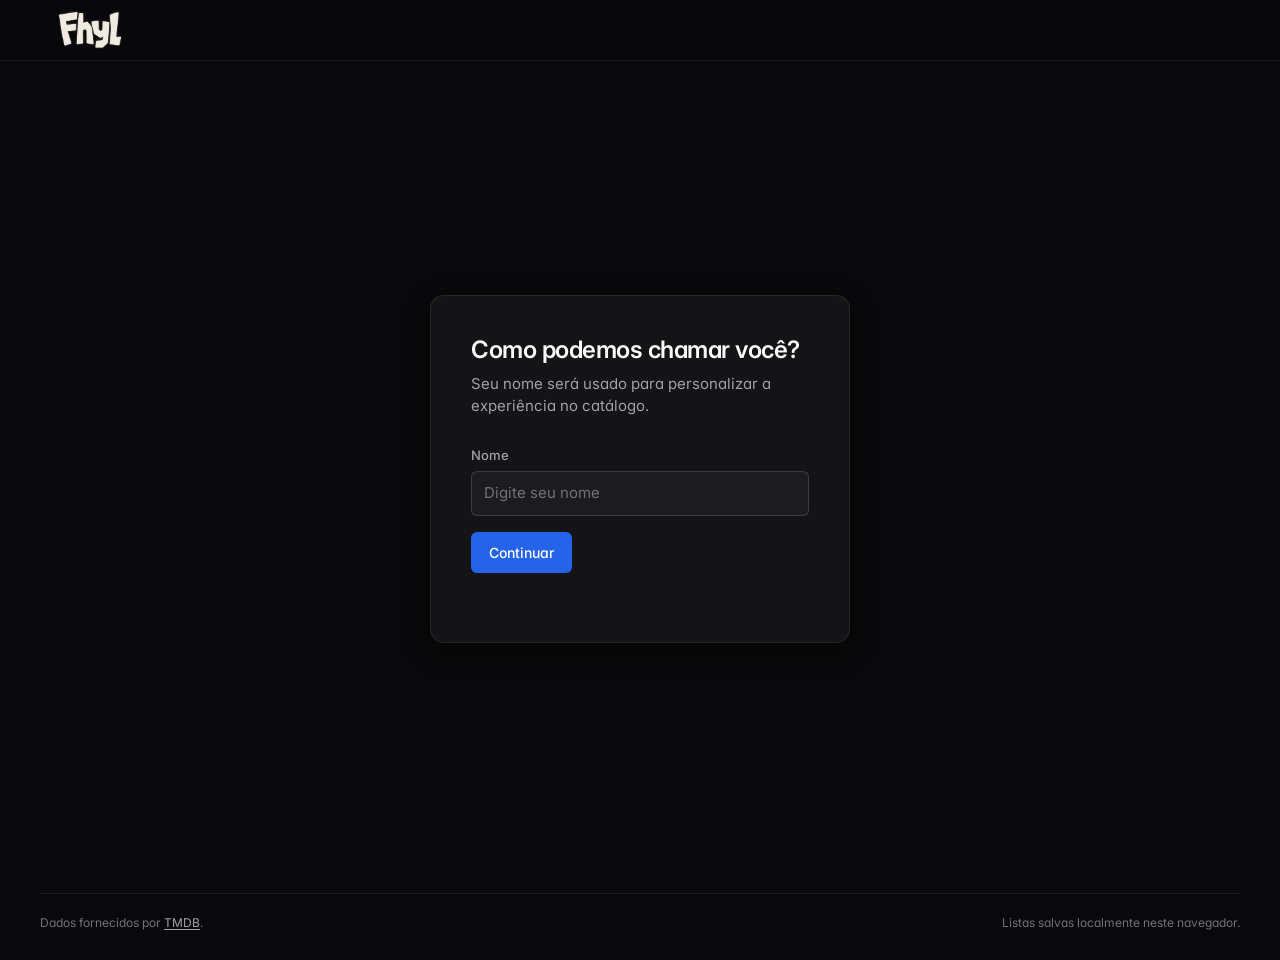
==== commit 4baa872b: "Reestruturação e criação de categorias" ====
--- a/index.html
+++ b/index.html
@@ -15,16 +15,50 @@
       rel="stylesheet"
     />
     <link rel="preconnect" href="https://image.tmdb.org" />
-    <link rel="stylesheet" href="styles.css" />
+    <link rel="icon" type="image/png" href="assets/fhyl-logo.png" />
+    <link rel="stylesheet" href="styles.css?v=3" />
     <script src="shared.js" defer></script>
     <script src="app.js" defer></script>
   </head>
   <body>
     <header class="site-header">
       <div class="header-inner">
-        <a class="brand" href="#/" aria-label="Fhyl início">Fhyl</a>
-        <p class="welcome-message" id="welcome-message"></p>
+        <a class="brand" href="#/" aria-label="Fhyl início">
+          <img src="assets/fhyl-logo.png" alt="Fhyl" class="brand-logo" />
+        </a>
+        <div class="header-user-nav">
+          <form class="header-search-bar" id="header-search-form" hidden>
+            <label class="sr-only" for="header-search-input">Nome do filme ou série</label>
+            <input
+              id="header-search-input"
+              name="query"
+              type="search"
+              placeholder="Buscar filme ou série..."
+              autocomplete="off"
+              required
+            />
+            <button class="button button-primary" type="submit">Buscar</button>
+          </form>
+          <a class="category-nav-link header-lists-link" id="header-lists-link" href="#/minhas-listas" data-category-tab="minhas-listas" hidden>Minhas listas</a>
+          <p class="welcome-message" id="welcome-message"></p>
+        </div>
       </div>
+
+      <nav class="category-nav" id="category-nav" aria-label="Categorias de filmes" hidden>
+        <div class="category-nav-inner">
+          <a class="category-nav-link" href="#/categoria?tab=top-250" data-category-tab="top-250">Top 250</a>
+          <a class="category-nav-link" href="#/categoria?tab=acao" data-category-tab="acao">Ação</a>
+          <a class="category-nav-link" href="#/categoria?tab=comedia" data-category-tab="comedia">Comédia</a>
+          <a class="category-nav-link" href="#/categoria?tab=aventura" data-category-tab="aventura">Aventura</a>
+          <a class="category-nav-link" href="#/categoria?tab=animacao" data-category-tab="animacao">Animação</a>
+          <a class="category-nav-link" href="#/categoria?tab=terror" data-category-tab="terror">Terror</a>
+          <a class="category-nav-link" href="#/categoria?tab=herois" data-category-tab="herois">Heróis</a>
+          <a class="category-nav-link" href="#/categoria?tab=drama" data-category-tab="drama">Drama</a>
+          <a class="category-nav-link" href="#/categoria?tab=ficcao-cientifica" data-category-tab="ficcao-cientifica">Ficção científica</a>
+          <a class="category-nav-link" href="#/categoria?tab=fantasia" data-category-tab="fantasia">Fantasia</a>
+          <a class="category-nav-link" href="#/categoria?tab=suspense" data-category-tab="suspense">Suspense</a>
+                  </div>
+      </nav>
     </header>
 
     <main class="page-shell">
@@ -73,16 +107,33 @@
           <div class="movie-grid" id="movie-grid" aria-live="polite"></div>
         </section>
 
-        <section class="lists-section" aria-labelledby="lists-title">
-          <div class="section-heading lists-heading">
-            <h2 id="lists-title">Minhas listas</h2>
-          </div>
-
-          <div class="lists-grid" id="lists-grid" aria-live="polite"></div>
-
-          <p class="section-footnote">
-            Os títulos salvos ficam neste navegador.
-          </p>
+      </section>
+
+      <section class="app-view category-page" id="category-view" aria-labelledby="category-title" hidden>
+        <section class="results-section">
+          <div class="section-heading">
+            <div class="section-heading-main">
+              <h1 id="category-title">Top 250</h1>
+              <p class="category-description" id="category-description"></p>
+            </div>
+            <a class="button button-secondary" href="#/">Início</a>
+          </div>
+          <div class="notice" id="category-notice" role="status" hidden></div>
+
+          <div class="loading-state" id="category-loading-state" hidden>
+            <span class="spinner" aria-hidden="true"></span>
+            <span>Carregando filmes...</span>
+          </div>
+
+          <div class="empty-state" id="category-empty-state" hidden>
+            <h3>Nenhum filme disponível</h3>
+            <p>Não encontramos filmes para esta categoria agora.</p>
+          </div>
+
+          <div class="movie-grid category-movie-grid" id="category-movie-grid" aria-live="polite"></div>
+          <div class="category-load-more" id="category-load-more" role="status" hidden>
+            Continue rolando para carregar mais filmes...
+          </div>
         </section>
       </section>
 
@@ -140,6 +191,15 @@
           <div class="movie-grid" id="search-movie-grid" aria-live="polite"></div>
         </section>
       </section>
+
+      <section class="app-view my-lists-page" id="my-lists-view" aria-labelledby="my-lists-title" hidden>
+        <div class="section-heading">
+          <div class="section-heading-main">
+            <h1 id="my-lists-title">Minhas listas</h1>
+          </div>
+        </div>
+        <div class="my-lists-content" id="my-lists-content"></div>
+      </section>
     </main>
 
     <div class="modal-backdrop list-modal-backdrop" id="list-modal-backdrop" hidden>
--- a/styles.css
+++ b/styles.css
@@ -79,7 +79,8 @@
   position: sticky;
   top: 0;
   z-index: 20;
-  height: var(--header-height);
+  min-height: var(--header-height);
+  height: auto;
   border-bottom: 1px solid var(--border);
   background: rgba(9, 9, 11, 0.85);
   backdrop-filter: blur(12px);
@@ -100,7 +101,50 @@
   gap: 16px;
 }
 
+.category-nav {
+  border-top: 1px solid var(--border);
+}
+
+.category-nav-inner {
+  display: flex;
+  gap: 6px;
+  width: min(1200px, calc(100% - 48px));
+  margin: 0 auto;
+  padding: 8px 0;
+  overflow-x: auto;
+  scrollbar-width: thin;
+  justify-content: center;
+}
+
+.category-nav-link {
+  flex: 0 0 auto;
+  padding: 6px 12px;
+  border: 1px solid transparent;
+  border-radius: 999px;
+  color: var(--text-secondary);
+  font-size: 0.8125rem;
+  font-weight: 500;
+  text-decoration: none;
+  white-space: nowrap;
+  transition: background 150ms ease, border-color 150ms ease, color 150ms ease;
+}
+
+.category-nav-link:hover,
+.category-nav-link:focus-visible {
+  border-color: var(--border-strong);
+  background: var(--surface-hover);
+  color: var(--text);
+}
+
+.category-nav-link.is-active {
+  border-color: var(--accent);
+  background: var(--accent-subtle);
+  color: var(--text);
+}
+
 .brand {
+  display: flex;
+  align-items: center;
   color: var(--text);
   font-size: 1.125rem;
   font-weight: 700;
@@ -108,6 +152,62 @@
   text-decoration: none;
 }
 
+.brand-logo {
+  display: block;
+  height: 100px;
+  width: auto;
+  max-width: 180px;
+  object-fit: contain;
+  transition: opacity 150ms ease;
+}
+
+.brand-logo:hover {
+  opacity: 0.85;
+}
+
+.header-user-nav {
+  display: flex;
+  align-items: center;
+  gap: 14px;
+}
+
+.header-search-bar {
+  display: flex;
+  align-items: center;
+  gap: 6px;
+  width: min(320px, 32vw);
+  padding: 3px 3px 3px 12px;
+  border: 1px solid var(--border);
+  border-radius: var(--radius-md);
+  background: var(--surface);
+  transition: border-color 150ms ease;
+}
+
+.header-search-bar:focus-within {
+  border-color: var(--border-strong);
+}
+
+.header-search-bar input {
+  flex: 1;
+  min-width: 0;
+  padding: 7px 0;
+  border: 0;
+  outline: 0;
+  background: transparent;
+  color: var(--text);
+  font-size: 0.8125rem;
+}
+
+.header-search-bar .button {
+  padding: 8px 12px;
+  font-size: 0.75rem;
+}
+
+.header-lists-link {
+  flex: 0 0 auto;
+}
+
+
 .welcome-message {
   margin: 0;
   color: var(--text-secondary);
@@ -127,6 +227,100 @@
 
 .search-page .results-section {
   margin-top: 0;
+}
+
+.category-page {
+  padding-top: 8px;
+}
+
+.category-page .results-section {
+  margin-top: 0;
+}
+
+.category-description {
+  margin: 4px 0 0;
+  color: var(--text-secondary);
+  font-size: 0.875rem;
+}
+
+.category-load-more {
+  display: grid;
+  min-height: 56px;
+  place-items: center;
+  margin-top: 16px;
+  color: var(--text-secondary);
+  font-size: 0.875rem;
+}
+
+.category-movie-grid.is-ranked-list {
+  grid-template-columns: 1fr;
+  gap: 12px;
+}
+
+.is-ranked-list .movie-card {
+  border: 1px solid var(--border);
+  border-radius: var(--radius-md);
+  background: var(--surface);
+}
+
+.is-ranked-list .movie-card:hover {
+  transform: translateX(2px);
+}
+
+.is-ranked-list .movie-card-main {
+  display: grid;
+  grid-template-columns: 120px minmax(0, 1fr);
+  align-items: start;
+  gap: 16px;
+  padding: 12px;
+}
+
+.is-ranked-list .movie-rank {
+  display: inline-flex;
+  min-width: 44px;
+  margin-bottom: 8px;
+  padding: 4px 6px;
+  border-radius: var(--radius-sm);
+  background: var(--accent);
+  color: #fff;
+  font-size: 0.875rem;
+  font-weight: 700;
+  justify-content: center;
+  text-align: center;
+}
+
+.is-ranked-list .movie-poster {
+  width: 120px;
+  aspect-ratio: 2 / 3;
+  border-radius: var(--radius-sm);
+}
+
+.is-ranked-list .movie-info {
+  min-width: 0;
+  padding: 0;
+}
+
+.is-ranked-list .movie-info h3 {
+  margin-bottom: 6px;
+  font-size: 1.125rem;
+}
+
+.is-ranked-list .ranked-rating {
+  margin: 8px 0 0;
+  color: var(--text-secondary);
+  font-size: 0.875rem;
+  font-weight: 600;
+}
+
+.is-ranked-list .movie-overview {
+  display: -webkit-box;
+  margin: 10px 0 0;
+  overflow: hidden;
+  color: var(--text-secondary);
+  font-size: 0.875rem;
+  line-height: 1.5;
+  -webkit-box-orient: vertical;
+  -webkit-line-clamp: 3;
 }
 
 /* Onboarding */
@@ -206,13 +400,24 @@
 /* Hero */
 
 .hero {
-  max-width: 640px;
-  margin-bottom: 56px;
+  display: flex;
+  flex-direction: column;
+  align-items: center;
+  text-align: center;
+  max-width: 680px;
+  margin: 0 auto 56px;
+}
+
+.hero-copy {
+  display: flex;
+  flex-direction: column;
+  align-items: center;
+  text-align: center;
 }
 
 .hero-description {
-  max-width: 520px;
-  margin-bottom: 28px;
+  max-width: 540px;
+  margin: 0 auto 28px;
   color: var(--text-secondary);
   font-size: 1rem;
 }
@@ -223,12 +428,15 @@
   display: flex;
   align-items: center;
   gap: 8px;
-  max-width: 520px;
+  width: 100%;
+  max-width: 540px;
+  margin: 0 auto;
   padding: 4px 4px 4px 16px;
   border: 1px solid var(--border);
   border-radius: var(--radius-md);
   background: var(--surface);
   transition: border-color 150ms ease;
+  text-align: left;
 }
 
 .search-bar:focus-within {
@@ -402,7 +610,7 @@
 .movie-card {
   overflow: hidden;
   border-radius: var(--radius-md);
-  background: var(--surface);
+  background: transparent;
   text-align: left;
   cursor: context-menu;
   transition: transform 180ms ease;
@@ -460,6 +668,43 @@
   backdrop-filter: blur(4px);
 }
 
+.movie-favorite-badge {
+  position: absolute;
+  top: 8px;
+  left: 8px;
+  display: flex;
+  align-items: center;
+  justify-content: center;
+  width: 26px;
+  height: 26px;
+  border-radius: 50%;
+  background: var(--accent);
+  color: #ffffff;
+  box-shadow: 0 2px 8px rgba(0, 0, 0, 0.45);
+  pointer-events: none;
+  z-index: 2;
+  opacity: 0;
+  transform: scale(0.5) rotate(-12deg);
+  visibility: hidden;
+  transition:
+    opacity 180ms ease,
+    transform 220ms cubic-bezier(0.2, 0.8, 0.2, 1),
+    visibility 0s linear 180ms;
+}
+
+.movie-favorite-badge.is-visible {
+  opacity: 1;
+  transform: scale(1) rotate(0deg);
+  visibility: visible;
+  transition-delay: 0s;
+}
+
+.movie-favorite-badge svg {
+  display: block;
+  width: 13px;
+  height: 13px;
+}
+
 .movie-info {
   padding: 10px 2px 0;
 }
@@ -624,6 +869,40 @@
   margin-bottom: 4px;
   color: var(--text);
   font-weight: 500;
+}
+
+/* My Lists Page */
+
+.my-lists-page {
+  padding-top: 8px;
+}
+
+.my-lists-content {
+  display: grid;
+  gap: 48px;
+  margin-top: 24px;
+}
+
+.my-lists-section {
+  min-width: 0;
+}
+
+.my-lists-empty-state {
+  display: flex;
+  align-items: center;
+  justify-content: center;
+  min-height: 110px;
+  padding: 24px;
+  border: 1px dashed var(--border);
+  border-radius: var(--radius-md);
+  background: var(--surface);
+  color: var(--text-secondary);
+  font-size: 0.875rem;
+  text-align: center;
+}
+
+.my-lists-empty-state p {
+  margin: 0;
 }
 
 /* Context menu */
@@ -1132,13 +1411,13 @@
   }
 
   .details-hero {
-    grid-template-columns: 110px minmax(0, 1fr);
+    grid-template-columns: 150px minmax(0, 1fr);
     gap: 14px;
     padding: 32px 24px 14px;
   }
 
   .details-poster {
-    width: 100px;
+    width: 140px;
   }
 
   .details-backdrop,
@@ -1264,20 +1543,67 @@
 @media (max-width: 720px) {
   .header-inner,
   .page-shell,
-  .site-footer {
+  .site-footer,
+  .category-nav-inner {
     width: min(100% - 32px, 1200px);
+  }
+
+  .category-nav-inner {
+    justify-content: flex-start;
+  }
+
+  .category-movie-grid.is-ranked-list {
+    gap: 10px;
+  }
+
+  .is-ranked-list .movie-card-main {
+    grid-template-columns: 88px minmax(0, 1fr);
+    gap: 12px;
+    padding: 10px;
+  }
+
+  .is-ranked-list .movie-poster {
+    width: 88px;
+    min-height: 0;
   }
 
   .page-shell {
     padding-top: 32px;
   }
 
+
+
+  .brand-logo {
+    height: 32px;
+  }
+
+  .header-inner {
+    flex-wrap: wrap;
+    height: auto;
+    min-height: var(--header-height);
+    padding: 8px 0;
+  }
+
+  .header-user-nav {
+    min-width: 0;
+    flex: 1;
+    flex-wrap: wrap;
+    justify-content: flex-end;
+    gap: 8px;
+  }
+
+  .header-search-bar {
+    flex: 1 1 160px;
+    width: auto;
+    max-width: 230px;
+  }
+
   .welcome-message {
-    max-width: 50vw;
+    max-width: 32vw;
     overflow: hidden;
     text-overflow: ellipsis;
     white-space: nowrap;
-    font-size: 0.8125rem;
+    font-size: 0.75rem;
   }
 
   .search-bar {
